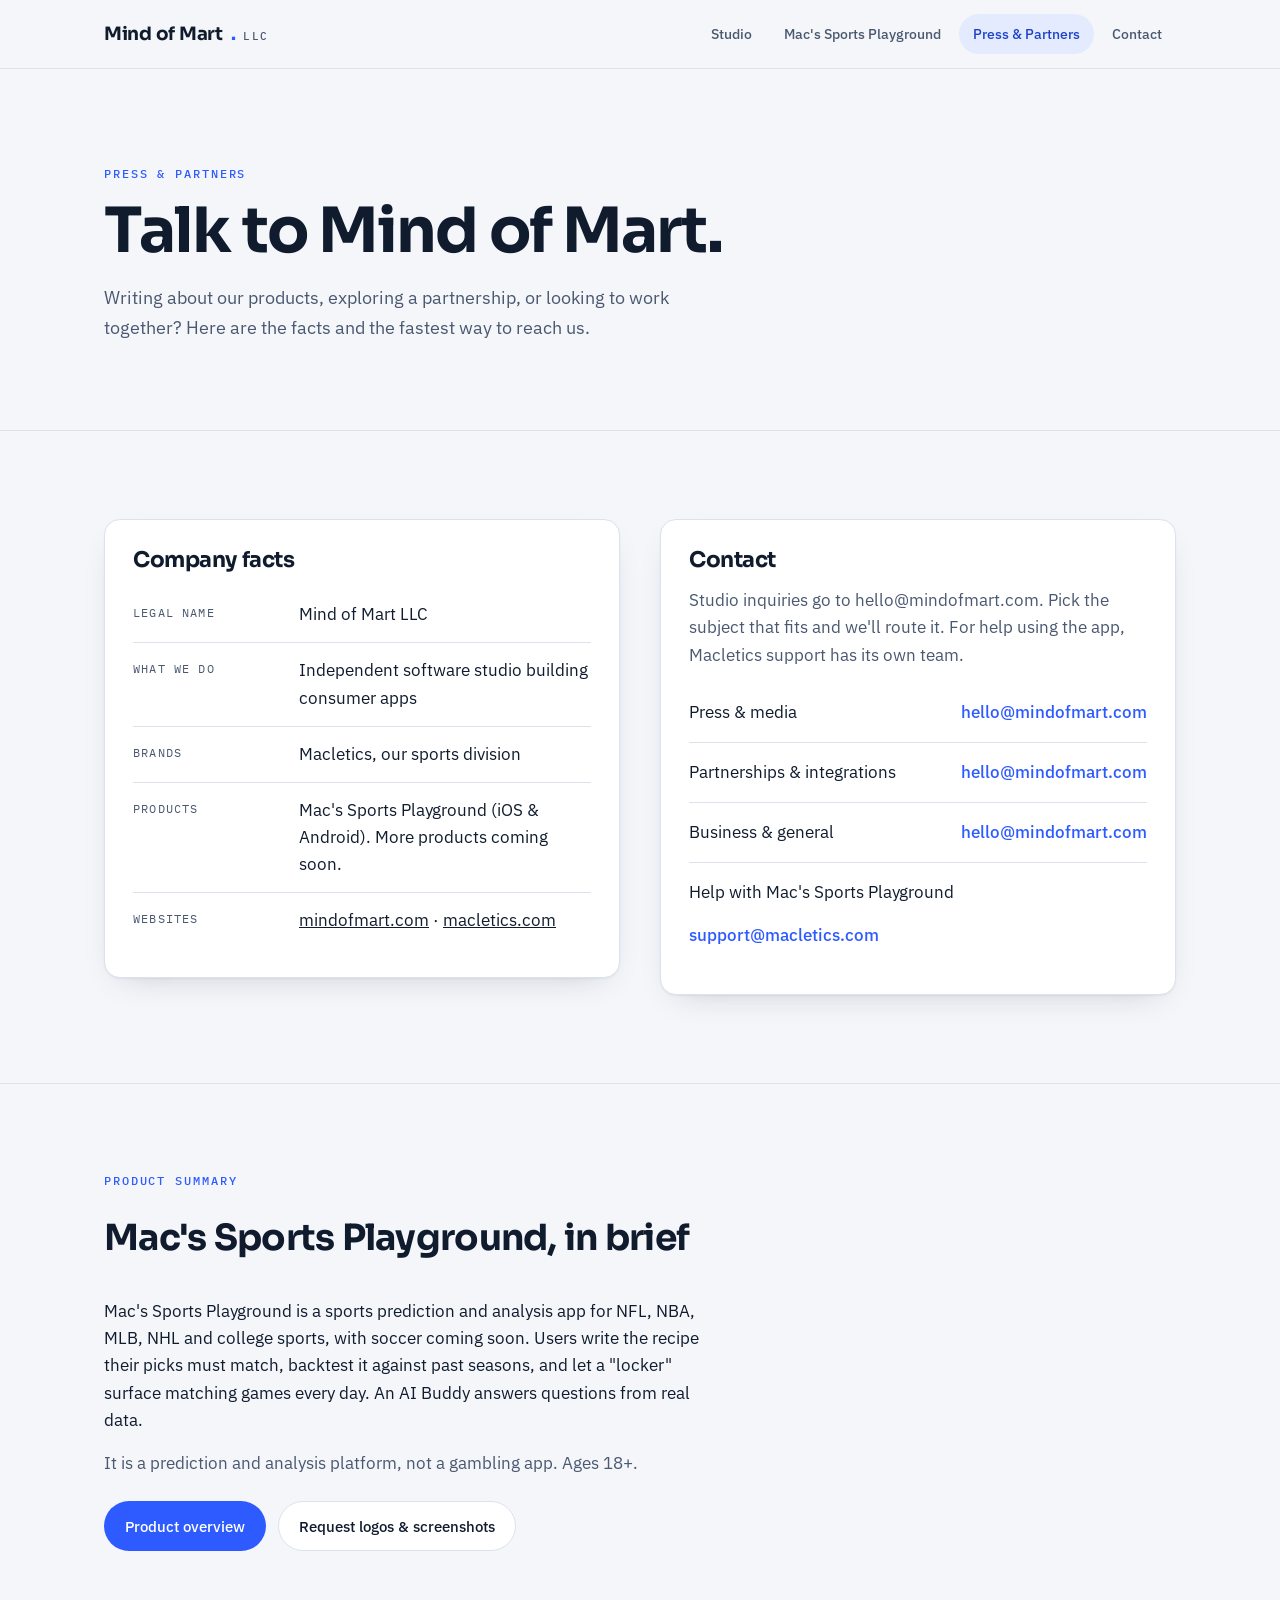
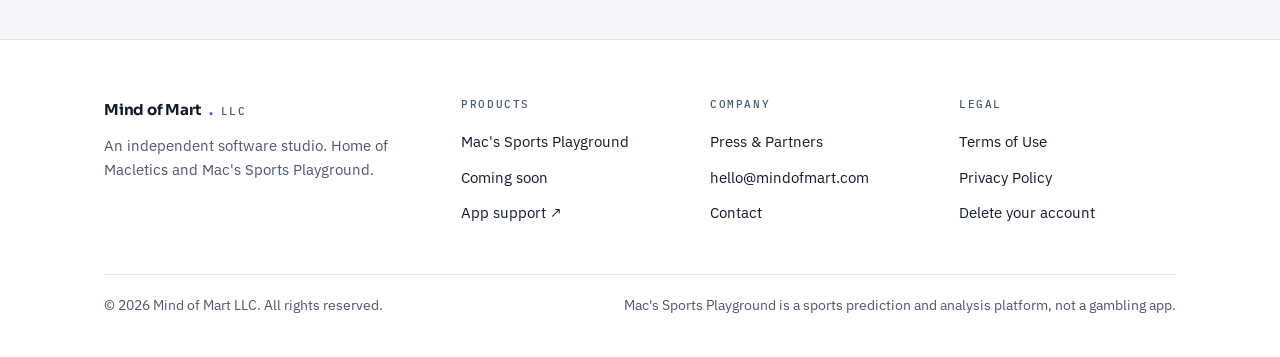
==== press/index.html @ fef6c5ad "Fix stretched screenshots; spell out emails in contact rows The phone screenshots kept their 1044px " ====
<!DOCTYPE html>
<html lang="en">
<head>
<meta charset="UTF-8">
<meta name="viewport" content="width=device-width, initial-scale=1.0">
<title>Press &amp; Partners — Mind of Mart LLC</title>
<meta name="description" content="Company facts, product details and contacts for press, partnership and business inquiries with Mind of Mart LLC.">
<link rel="canonical" href="https://mindofmart.com/press/">
<link rel="icon" href="/favicon.svg" type="image/svg+xml">
<link rel="preconnect" href="https://fonts.googleapis.com">
<link rel="preconnect" href="https://fonts.gstatic.com" crossorigin>
<link href="https://fonts.googleapis.com/css2?family=Sora:wght@500;600;700&family=IBM+Plex+Sans:wght@400;500&family=IBM+Plex+Mono:wght@400;500&display=swap" rel="stylesheet">
<link rel="stylesheet" href="/styles.css">
</head>
<body>

<header class="site-header">
  <div class="wrap">
    <a class="wordmark" href="/">Mind of Mart<span class="dot">.</span><span class="llc">LLC</span></a>
    <nav aria-label="Main">
      <ul class="tabs">
        <li><a href="/">Studio</a></li>
        <li><a href="/sports-playground/">Mac's Sports Playground</a></li>
        <li><a href="/press/" aria-current="page">Press &amp; Partners</a></li>
        <li><a href="/press/#contact">Contact</a></li>
      </ul>
    </nav>
  </div>
</header>

<main>

  <section class="hero" style="padding-bottom:56px">
    <div class="wrap" style="display:block">
      <p class="eyebrow">Press &amp; Partners</p>
      <h1 style="margin-bottom:20px">Talk to Mind of Mart.</h1>
      <p class="lede">Writing about our products, exploring a partnership, or looking to work together? Here are the facts and the fastest way to reach us.</p>
    </div>
  </section>

  <section>
    <div class="wrap split">
      <div class="card">
        <h2 style="font-size:1.35rem">Company facts</h2>
        <dl class="facts">
          <div><dt>Legal name</dt><dd>Mind of Mart LLC</dd></div>
          <div><dt>What we do</dt><dd>Independent software studio building consumer apps</dd></div>
          <div><dt>Brands</dt><dd>Macletics, our sports division</dd></div>
          <div><dt>Products</dt><dd>Mac's Sports Playground (iOS &amp; Android). More products coming soon.</dd></div>
          <div><dt>Websites</dt><dd><a class="inline" href="https://mindofmart.com/">mindofmart.com</a> · <a class="inline" href="https://macletics.com/">macletics.com</a></dd></div>
        </dl>
      </div>

      <div class="card" id="contact">
        <h2 style="font-size:1.35rem">Contact</h2>
        <p class="muted">Studio inquiries go to hello@mindofmart.com. Pick the subject that fits and we'll route it. For help using the app, Macletics support has its own team.</p>
        <ul class="contact-list">
          <li><span>Press &amp; media</span><a href="mailto:hello@mindofmart.com?subject=Press%20inquiry">hello@mindofmart.com</a></li>
          <li><span>Partnerships &amp; integrations</span><a href="mailto:hello@mindofmart.com?subject=Partnership%20inquiry">hello@mindofmart.com</a></li>
          <li><span>Business &amp; general</span><a href="mailto:hello@mindofmart.com?subject=Business%20inquiry">hello@mindofmart.com</a></li>
          <li><span>Help with Mac's Sports Playground</span><a href="mailto:support@macletics.com">support@macletics.com</a></li>
        </ul>
      </div>
    </div>
  </section>

  <section>
    <div class="wrap">
      <div class="section-head">
        <p class="eyebrow">Product summary</p>
        <h2>Mac's Sports Playground, in brief</h2>
      </div>
      <div class="measure" style="display:grid;gap:16px">
        <p>Mac's Sports Playground is a sports prediction and analysis app for NFL, NBA, MLB, NHL and college sports, with soccer coming soon. Users write the recipe their picks must match, backtest it against past seasons, and let a "locker" surface matching games every day. An AI Buddy answers questions from real data.</p>
        <p class="muted">It is a prediction and analysis platform, not a gambling app. Ages 18+.</p>
        <div class="actions" style="margin-top:8px">
          <a class="btn btn-primary" href="/sports-playground/">Product overview</a>
          <a class="btn btn-ghost" href="mailto:hello@mindofmart.com?subject=Press%20assets%20request">Request logos &amp; screenshots</a>
        </div>
      </div>
    </div>
  </section>

</main>

<footer class="site-footer">
  <div class="wrap">
    <div class="cols">
      <div class="about">
        <a class="wordmark" href="/">Mind of Mart<span class="dot">.</span><span class="llc">LLC</span></a>
        <p>An independent software studio. Home of Macletics and Mac's Sports Playground.</p>
      </div>
      <div>
        <h4>Products</h4>
        <ul>
          <li><a href="/sports-playground/">Mac's Sports Playground</a></li>
          <li><a href="/#lineup">Coming soon</a></li>
          <li><a href="https://macletics.com/support.html">App support ↗</a></li>
        </ul>
      </div>
      <div>
        <h4>Company</h4>
        <ul>
          <li><a href="/press/">Press &amp; Partners</a></li>
          <li><a href="mailto:hello@mindofmart.com">hello@mindofmart.com</a></li>
          <li><a href="/press/#contact">Contact</a></li>
        </ul>
      </div>
      <div>
        <h4>Legal</h4>
        <ul>
          <li><a href="https://macletics.com/terms">Terms of Use</a></li>
          <li><a href="https://macletics.com/privacy">Privacy Policy</a></li>
          <li><a href="https://macletics.com/delete-account.html">Delete your account</a></li>
        </ul>
      </div>
    </div>
    <div class="base">
      <span>© 2026 Mind of Mart LLC. All rights reserved.</span>
      <span>Mac's Sports Playground is a sports prediction and analysis platform, not a gambling app.</span>
    </div>
  </div>
</footer>

</body>
</html>
---- styles.css ----
/* Mind of Mart LLC — shared styles.
   Studio pages use the cobalt accent; the Mac's Sports Playground tab
   borrows the product's own navy + amber inside .product-panel only. */

:root {
  --paper: #F4F6FA;
  --surface: #FFFFFF;
  --ink: #101C2E;
  --ink-soft: #4A5870;
  --rule: #DCE2EC;
  --accent: #2E5BFF;
  --accent-deep: #1E42C8;
  --accent-wash: #E4EBFF;
  --navy: #0E1626;
  --navy-2: #16223A;
  --navy-line: #24324D;
  --navy-text: #F4F7FB;
  --navy-muted: #9DA9BF;
  --amber: #FFB302;
  --radius: 16px;
  --shadow: 0 1px 2px rgba(16, 28, 46, .05), 0 12px 32px -18px rgba(16, 28, 46, .25);
}
@media (prefers-color-scheme: dark) {
  :root:not([data-theme="light"]) {
    --paper: #0B1220;
    --surface: #121B2D;
    --ink: #EEF2F8;
    --ink-soft: #A3AFC4;
    --rule: #223049;
    --accent: #7C9BFF;
    --accent-deep: #A9BCFF;
    --accent-wash: #18244A;
    --shadow: 0 1px 2px rgba(0, 0, 0, .3), 0 12px 32px -18px rgba(0, 0, 0, .7);
  }
}
:root[data-theme="dark"] {
  --paper: #0B1220;
  --surface: #121B2D;
  --ink: #EEF2F8;
  --ink-soft: #A3AFC4;
  --rule: #223049;
  --accent: #7C9BFF;
  --accent-deep: #A9BCFF;
  --accent-wash: #18244A;
  --shadow: 0 1px 2px rgba(0, 0, 0, .3), 0 12px 32px -18px rgba(0, 0, 0, .7);
}

* { margin: 0; padding: 0; box-sizing: border-box; }
html { scroll-behavior: smooth; }
@media (prefers-reduced-motion: reduce) { html { scroll-behavior: auto; } * { transition: none !important; } }

body {
  background: var(--paper);
  color: var(--ink);
  font-family: "IBM Plex Sans", system-ui, sans-serif;
  font-size: 17px;
  line-height: 1.6;
  -webkit-font-smoothing: antialiased;
}
img { max-width: 100%; display: block; }
a { color: inherit; }
:focus-visible { outline: 3px solid var(--accent); outline-offset: 3px; border-radius: 4px; }

.wrap { max-width: 1120px; margin: 0 auto; padding: 0 24px; }
@media (max-width: 480px) { .wrap { padding: 0 16px; } }

/* ---------- Header + tabs ---------- */
.site-header {
  position: sticky; top: 0; z-index: 10;
  background: color-mix(in srgb, var(--paper) 88%, transparent);
  backdrop-filter: saturate(1.4) blur(10px);
  border-bottom: 1px solid var(--rule);
}
.site-header .wrap {
  display: flex; align-items: center; justify-content: space-between;
  gap: 20px; min-height: 68px; flex-wrap: wrap;
}
.wordmark {
  font-family: "Sora", sans-serif; font-weight: 700; font-size: 1.15rem;
  letter-spacing: -0.015em; text-decoration: none; color: var(--ink);
  display: inline-flex; align-items: baseline; gap: 8px;
}
.wordmark .dot { color: var(--accent); }
.wordmark .llc {
  font-family: "IBM Plex Mono", monospace; font-weight: 500; font-size: .68rem;
  letter-spacing: .12em; color: var(--ink-soft);
}
.tabs {
  display: flex; gap: 4px; list-style: none;
  overflow-x: auto; scrollbar-width: none; max-width: 100%;
}
.tabs::-webkit-scrollbar { display: none; }
.tabs a {
  display: block; white-space: nowrap; text-decoration: none;
  font-size: .9rem; font-weight: 500; color: var(--ink-soft);
  padding: 8px 14px; border-radius: 999px;
  transition: color .15s, background .15s;
}
.tabs a:hover { color: var(--ink); background: var(--accent-wash); }
.tabs a[aria-current="page"] { color: var(--accent-deep); background: var(--accent-wash); }
@media (max-width: 720px) {
  .site-header .wrap { padding-top: 12px; padding-bottom: 8px; min-height: 0; }
  .tabs { width: 100%; margin: 0 -6px; }
  .tabs a { padding: 8px 10px; font-size: .86rem; }
}

/* ---------- Type ---------- */
.eyebrow {
  font-family: "IBM Plex Mono", monospace; font-size: .74rem; font-weight: 500;
  letter-spacing: .16em; text-transform: uppercase; color: var(--accent);
  margin-bottom: 14px;
}
h1, h2, h3 { font-family: "Sora", sans-serif; text-wrap: balance; }
h1 { font-weight: 700; font-size: clamp(2.3rem, 5.4vw, 3.9rem); line-height: 1.05; letter-spacing: -0.03em; }
h2 { font-weight: 700; font-size: clamp(1.6rem, 3.2vw, 2.25rem); line-height: 1.15; letter-spacing: -0.02em; }
h3 { font-weight: 600; font-size: 1.12rem; line-height: 1.3; letter-spacing: -0.01em; }
.lede { font-size: 1.15rem; color: var(--ink-soft); max-width: 54ch; }
.muted { color: var(--ink-soft); }
.measure { max-width: 62ch; }

section { padding: 88px 0; }
section + section { border-top: 1px solid var(--rule); }
.section-head { display: grid; gap: 12px; margin-bottom: 40px; max-width: 680px; }

/* ---------- Buttons ---------- */
.btn {
  display: inline-flex; align-items: center; gap: 8px;
  font-weight: 500; font-size: .95rem; text-decoration: none;
  padding: 12px 20px; border-radius: 999px; border: 1px solid transparent;
  transition: background .15s, border-color .15s, color .15s;
}
.btn-primary { background: var(--accent); color: #fff; }
.btn-primary:hover { background: var(--accent-deep); }
:root[data-theme="dark"] .btn-primary, :root[data-theme="dark"] .btn-primary:hover { color: #0B1220; }
@media (prefers-color-scheme: dark) { :root:not([data-theme="light"]) .btn-primary { color: #0B1220; } }
.btn-ghost { border-color: var(--rule); color: var(--ink); background: var(--surface); }
.btn-ghost:hover { border-color: var(--accent); }
.actions { display: flex; flex-wrap: wrap; gap: 12px; }

/* ---------- Home hero ---------- */
.hero { padding: 96px 0 80px; }
.hero .wrap { display: grid; grid-template-columns: 1.25fr 1fr; gap: 56px; align-items: end; }
.hero h1 { margin-bottom: 22px; }
.hero .lede { margin-bottom: 32px; }
.lineup-index {
  background: var(--surface); border: 1px solid var(--rule); border-radius: var(--radius);
  box-shadow: var(--shadow); padding: 8px 0;
}
.lineup-index .label {
  font-family: "IBM Plex Mono", monospace; font-size: .7rem; letter-spacing: .14em;
  text-transform: uppercase; color: var(--ink-soft); padding: 14px 22px 10px;
}
.lineup-index a, .lineup-index .row {
  display: flex; justify-content: space-between; align-items: center; gap: 16px;
  padding: 16px 22px; border-top: 1px solid var(--rule); text-decoration: none;
}
.lineup-index a:hover .name { color: var(--accent); }
.lineup-index .name { font-family: "Sora", sans-serif; font-weight: 600; transition: color .15s; }
.lineup-index .sub { font-size: .86rem; color: var(--ink-soft); }
@media (max-width: 860px) { .hero .wrap { grid-template-columns: 1fr; gap: 40px; } .hero { padding: 64px 0 56px; } }

/* ---------- Status chips ---------- */
.chip {
  font-family: "IBM Plex Mono", monospace; font-size: .68rem; font-weight: 500;
  letter-spacing: .08em; text-transform: uppercase; white-space: nowrap;
  padding: 5px 10px; border-radius: 999px; border: 1px solid var(--rule); color: var(--ink-soft);
}
.chip.live { color: #0F7A4F; border-color: color-mix(in srgb, #35D08E 55%, transparent); background: color-mix(in srgb, #35D08E 14%, transparent); }
@media (prefers-color-scheme: dark) { :root:not([data-theme="light"]) .chip.live { color: #6FE3B0; } }
:root[data-theme="dark"] .chip.live { color: #6FE3B0; }

/* ---------- Product line-up ---------- */
.lineup { display: grid; grid-template-columns: repeat(3, 1fr); gap: 20px; }
.lineup .featured { grid-column: span 3; }
@media (max-width: 860px) { .lineup { grid-template-columns: 1fr; } .lineup .featured { grid-column: auto; } }

.product-panel {
  background: var(--navy); color: var(--navy-text); border-radius: 22px; overflow: hidden;
  display: grid; grid-template-columns: 1.2fr 1fr; gap: 32px; padding: 48px;
  position: relative; isolation: isolate;
}
.product-panel::before {
  content: ""; position: absolute; inset: 0; z-index: -1;
  background-image:
    linear-gradient(rgba(255,255,255,.035) 1px, transparent 1px),
    linear-gradient(90deg, rgba(255,255,255,.035) 1px, transparent 1px);
  background-size: 32px 32px;
}
.product-panel .eyebrow { color: var(--amber); }
.product-panel h2, .product-panel h3 { color: var(--navy-text); }
.product-panel p { color: var(--navy-muted); }
.product-panel .chip { border-color: var(--navy-line); color: var(--navy-muted); }
.product-panel .copy { display: grid; gap: 18px; align-content: center; }
.product-panel .btn-amber { background: var(--amber); color: var(--navy); }
.product-panel .btn-amber:hover { background: #FFC433; }
.product-panel .btn-line { border-color: var(--navy-line); color: var(--navy-text); }
.product-panel .btn-line:hover { border-color: var(--amber); }
.product-panel .shots { display: flex; gap: 16px; justify-content: center; align-items: flex-end; }
.product-panel .shots .phone:nth-child(2) { transform: translateY(-28px); }
@media (max-width: 860px) {
  .product-panel { grid-template-columns: 1fr; padding: 32px 22px; }
  .product-panel .shots .phone:nth-child(2) { transform: none; }
}

.phone {
  width: 100%; max-width: 210px; border-radius: 28px; padding: 8px;
  background: linear-gradient(160deg, #2A3A5C, #121B2E);
  box-shadow: 0 30px 60px -28px rgba(0,0,0,.8), 0 0 0 1px rgba(255,255,255,.07) inset;
}
.phone img { width: 100%; height: auto; border-radius: 21px; aspect-ratio: 600 / 1044; object-fit: cover; object-position: top; }
.phone.lg { max-width: 290px; border-radius: 34px; padding: 10px; }
.phone.lg img { border-radius: 25px; }

.soon-card {
  background: var(--surface); border: 1px dashed color-mix(in srgb, var(--ink-soft) 45%, transparent);
  border-radius: var(--radius); padding: 28px; display: grid; gap: 12px; align-content: start;
  min-height: 210px;
}
.soon-card .glyph {
  width: 44px; height: 44px; border-radius: 12px; background: var(--accent-wash);
  display: grid; place-items: center; color: var(--accent);
}
.soon-card p { color: var(--ink-soft); font-size: .95rem; }

/* ---------- Principles ---------- */
.principles { display: grid; grid-template-columns: repeat(3, 1fr); gap: 36px; }
.principles > div { display: grid; gap: 10px; align-content: start; border-top: 2px solid var(--ink); padding-top: 20px; }
.principles p { color: var(--ink-soft); }
@media (max-width: 860px) { .principles { grid-template-columns: 1fr; gap: 28px; } }

/* ---------- Press / contact ---------- */
.split { display: grid; grid-template-columns: 1fr 1fr; gap: 40px; align-items: start; }
@media (max-width: 860px) { .split { grid-template-columns: 1fr; } }
.card {
  background: var(--surface); border: 1px solid var(--rule); border-radius: var(--radius);
  padding: 28px; box-shadow: var(--shadow); display: grid; gap: 14px;
}
.facts { display: grid; gap: 0; }
.facts div { display: grid; grid-template-columns: 150px 1fr; gap: 16px; padding: 14px 0; border-top: 1px solid var(--rule); }
.facts div:first-child { border-top: 0; }
.facts dt { font-family: "IBM Plex Mono", monospace; font-size: .74rem; letter-spacing: .1em; text-transform: uppercase; color: var(--ink-soft); padding-top: 3px; }
@media (max-width: 480px) { .facts div { grid-template-columns: 1fr; gap: 2px; } }
.contact-list { list-style: none; display: grid; gap: 0; }
.contact-list li { display: flex; justify-content: space-between; align-items: center; gap: 16px; padding: 16px 0; border-top: 1px solid var(--rule); flex-wrap: wrap; }
.contact-list li:first-child { border-top: 0; }
.contact-list a { color: var(--accent); font-weight: 500; text-decoration: none; overflow-wrap: anywhere; }
.contact-list a:hover { text-decoration: underline; }

/* ---------- Product page ---------- */
.product-hero { background: var(--navy); color: var(--navy-text); padding: 80px 0; position: relative; isolation: isolate; }
.product-hero::before {
  content: ""; position: absolute; inset: 0; z-index: -1;
  background-image:
    linear-gradient(rgba(255,255,255,.035) 1px, transparent 1px),
    linear-gradient(90deg, rgba(255,255,255,.035) 1px, transparent 1px);
  background-size: 32px 32px;
}
.product-hero .wrap { display: grid; grid-template-columns: 1.3fr 1fr; gap: 48px; align-items: center; }
.product-hero .eyebrow { color: var(--amber); }
.product-hero h1 { margin-bottom: 20px; }
.product-hero h1 .accent { color: var(--amber); }
.product-hero .lede { color: var(--navy-muted); margin-bottom: 28px; }
.product-hero .meta { font-size: .88rem; color: var(--navy-muted); margin-top: 18px; }
@media (max-width: 860px) { .product-hero .wrap { grid-template-columns: 1fr; } .product-hero { padding: 56px 0; } }

.store-row { display: flex; gap: 12px; flex-wrap: wrap; }
.store-btn {
  display: inline-flex; align-items: center; gap: 10px; text-decoration: none;
  padding: 10px 18px; border-radius: 12px; border: 1px solid var(--navy-line);
  background: var(--navy-2); color: var(--navy-text); min-width: 190px;
}
.store-btn svg { width: 22px; height: 22px; flex: none; }
.store-btn .small { display: block; font-size: .68rem; color: var(--navy-muted); line-height: 1.2; }
.store-btn .big { display: block; font-family: "Sora", sans-serif; font-weight: 600; font-size: 1rem; line-height: 1.2; }
.store-btn[aria-disabled="true"] { cursor: default; }
a.store-btn:not([aria-disabled="true"]):hover { border-color: var(--amber); }

.stats { display: grid; grid-template-columns: repeat(4, 1fr); gap: 0; border: 1px solid var(--rule); border-radius: var(--radius); background: var(--surface); }
.stats div { padding: 26px 24px; border-left: 1px solid var(--rule); }
.stats div:first-child { border-left: 0; }
.stats strong { display: block; font-family: "Sora", sans-serif; font-size: 2rem; font-weight: 700; letter-spacing: -0.02em; font-variant-numeric: tabular-nums; }
.stats span { color: var(--ink-soft); font-size: .92rem; }
@media (max-width: 760px) {
  .stats { grid-template-columns: 1fr 1fr; }
  .stats div:nth-child(3) { border-left: 0; }
  .stats div:nth-child(n+3) { border-top: 1px solid var(--rule); }
}

.feature-row { display: grid; grid-template-columns: 1fr 260px; gap: 56px; align-items: center; padding: 48px 0; border-top: 1px solid var(--rule); }
.feature-row:first-of-type { border-top: 0; padding-top: 0; }
.feature-row.flip { grid-template-columns: 260px 1fr; }
.feature-row.flip .phone { order: -1; }
.feature-row .copy { display: grid; gap: 14px; }
.feature-row .copy p { color: var(--ink-soft); }
.feature-row ul { list-style: none; display: grid; gap: 8px; }
.feature-row li { padding-left: 24px; position: relative; }
.feature-row li::before { content: ""; position: absolute; left: 0; top: .62em; width: 12px; height: 2px; background: var(--accent); }
.feature-row .phone { max-width: 240px; justify-self: center; }
@media (max-width: 760px) {
  .feature-row, .feature-row.flip { grid-template-columns: 1fr; gap: 28px; }
  .feature-row.flip .phone { order: 0; }
}

.levels { display: grid; grid-template-columns: repeat(4, 1fr); gap: 16px; }
.levels .card { padding: 22px; gap: 6px; box-shadow: none; }
.levels .card p { color: var(--ink-soft); font-size: .92rem; }
@media (max-width: 860px) { .levels { grid-template-columns: 1fr 1fr; } }
@media (max-width: 480px) { .levels { grid-template-columns: 1fr; } }

.notice { font-size: .9rem; color: var(--ink-soft); border-left: 3px solid var(--accent); padding: 4px 0 4px 16px; max-width: 70ch; }

/* ---------- Footer ---------- */
.site-footer { border-top: 1px solid var(--rule); padding: 56px 0 40px; background: var(--surface); }
.site-footer .cols { display: grid; grid-template-columns: 1.5fr repeat(3, 1fr); gap: 32px; }
.site-footer h4 { font-family: "IBM Plex Mono", monospace; font-size: .7rem; font-weight: 500; letter-spacing: .14em; text-transform: uppercase; color: var(--ink-soft); margin-bottom: 14px; }
.site-footer ul { list-style: none; display: grid; gap: 8px; }
.site-footer a { text-decoration: none; color: var(--ink); font-size: .94rem; }
.site-footer a:hover { color: var(--accent); }
.site-footer .about p { color: var(--ink-soft); font-size: .94rem; max-width: 36ch; margin-top: 10px; }
.site-footer .base { margin-top: 48px; padding-top: 20px; border-top: 1px solid var(--rule); display: flex; justify-content: space-between; gap: 16px; flex-wrap: wrap; font-size: .85rem; color: var(--ink-soft); }
@media (max-width: 760px) { .site-footer .cols { grid-template-columns: 1fr 1fr; } .site-footer .about { grid-column: 1 / -1; } }
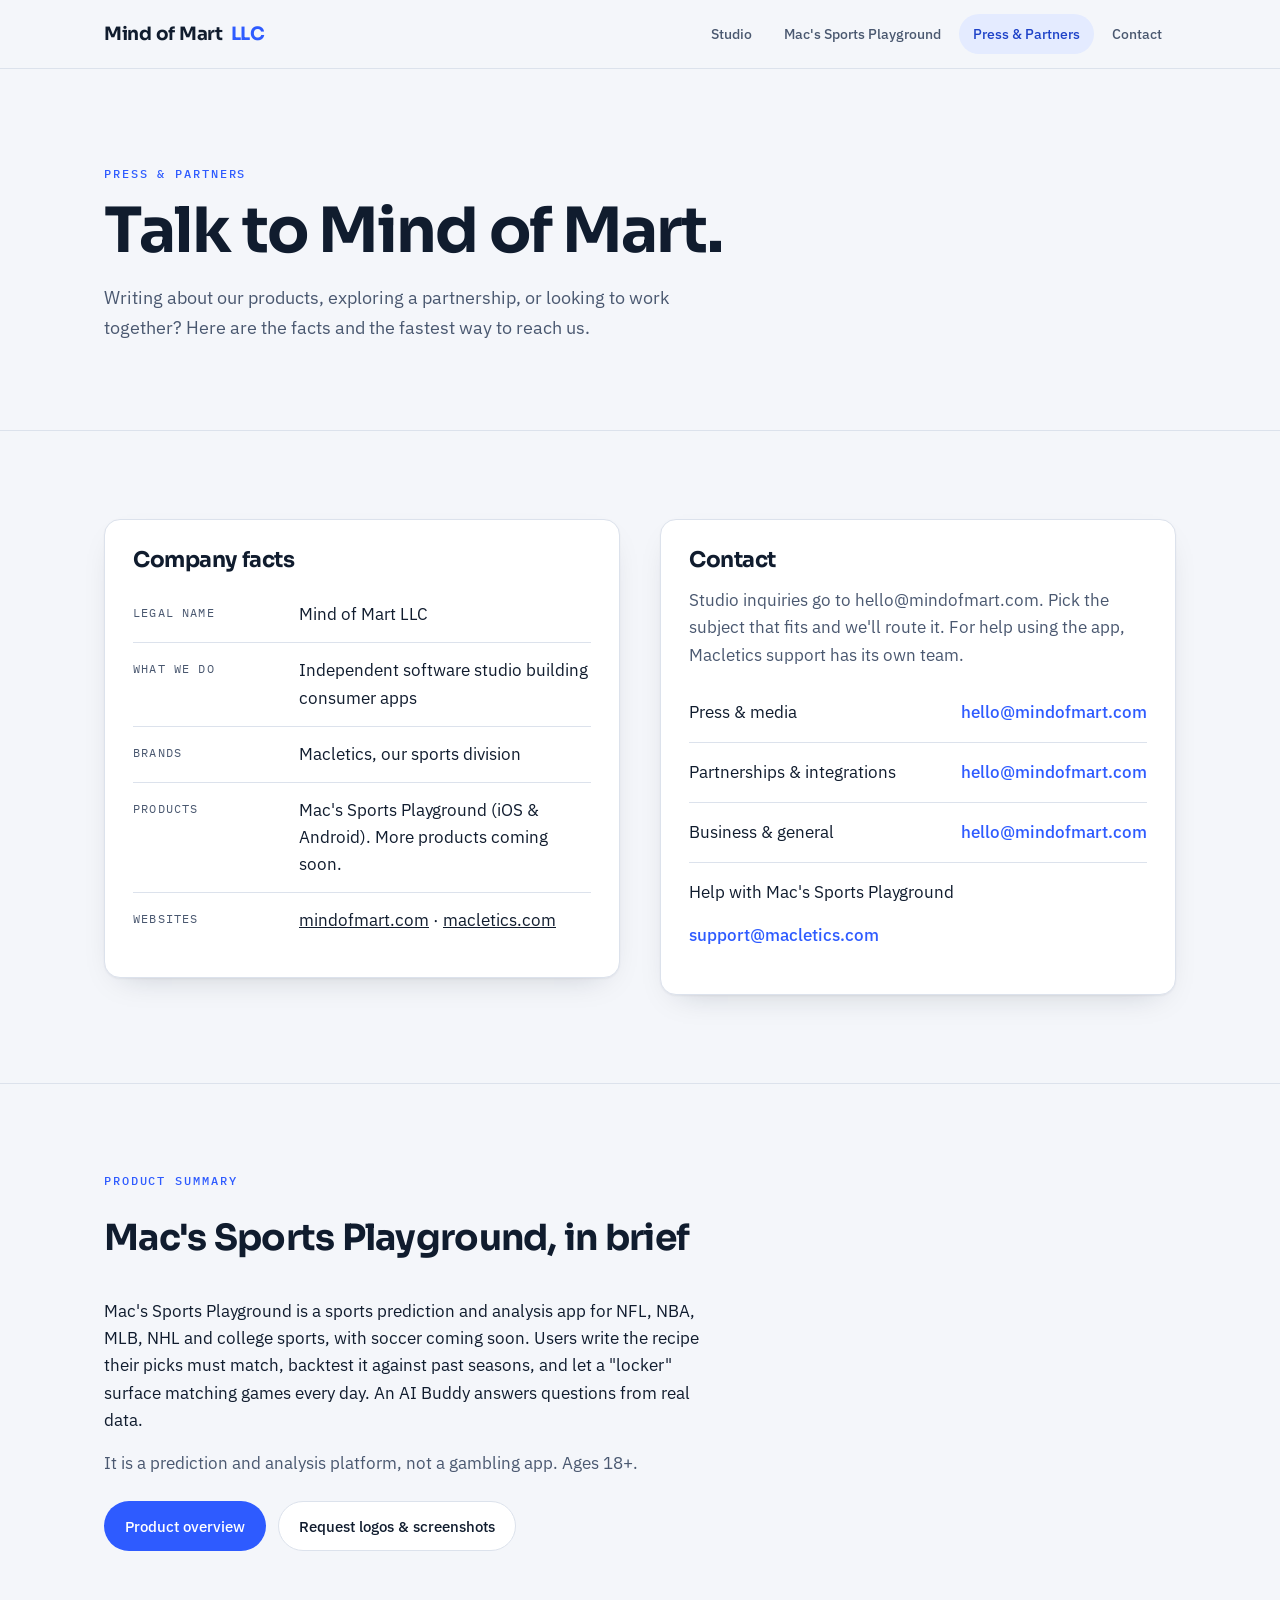
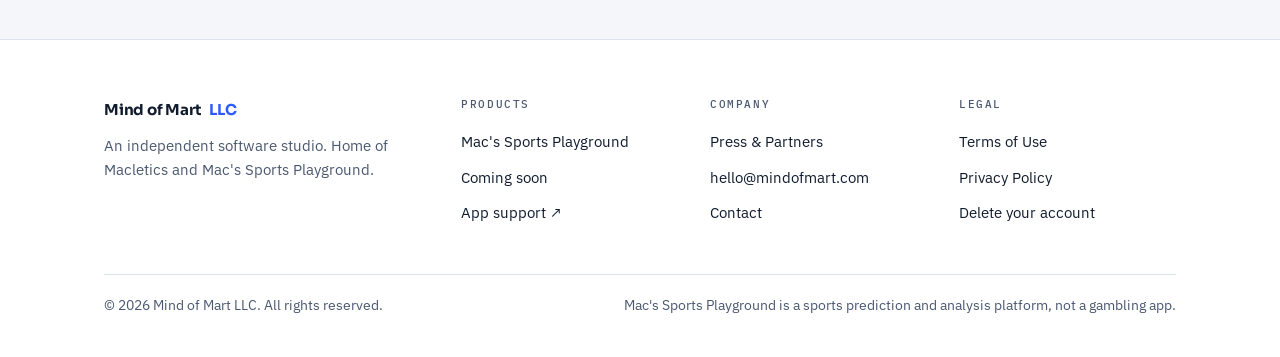
==== commit 2fbf324b: "Wordmark reads 'Mind of Mart LLC' as one name (drop the dot) Co-Authored-By: Claude Opus 5.5 <norepl" ====
--- a/press/index.html
+++ b/press/index.html
@@ -16,7 +16,7 @@
 
 <header class="site-header">
   <div class="wrap">
-    <a class="wordmark" href="/">Mind of Mart<span class="dot">.</span><span class="llc">LLC</span></a>
+    <a class="wordmark" href="/">Mind of Mart <span class="llc">LLC</span></a>
     <nav aria-label="Main">
       <ul class="tabs">
         <li><a href="/">Studio</a></li>
@@ -87,7 +87,7 @@
   <div class="wrap">
     <div class="cols">
       <div class="about">
-        <a class="wordmark" href="/">Mind of Mart<span class="dot">.</span><span class="llc">LLC</span></a>
+        <a class="wordmark" href="/">Mind of Mart <span class="llc">LLC</span></a>
         <p>An independent software studio. Home of Macletics and Mac's Sports Playground.</p>
       </div>
       <div>
--- a/styles.css
+++ b/styles.css
@@ -82,8 +82,8 @@
 }
 .wordmark .dot { color: var(--accent); }
 .wordmark .llc {
-  font-family: "IBM Plex Mono", monospace; font-weight: 500; font-size: .68rem;
-  letter-spacing: .12em; color: var(--ink-soft);
+  font-family: "Sora", sans-serif; font-weight: 700; font-size: inherit;
+  letter-spacing: inherit; color: var(--accent);
 }
 .tabs {
   display: flex; gap: 4px; list-style: none;
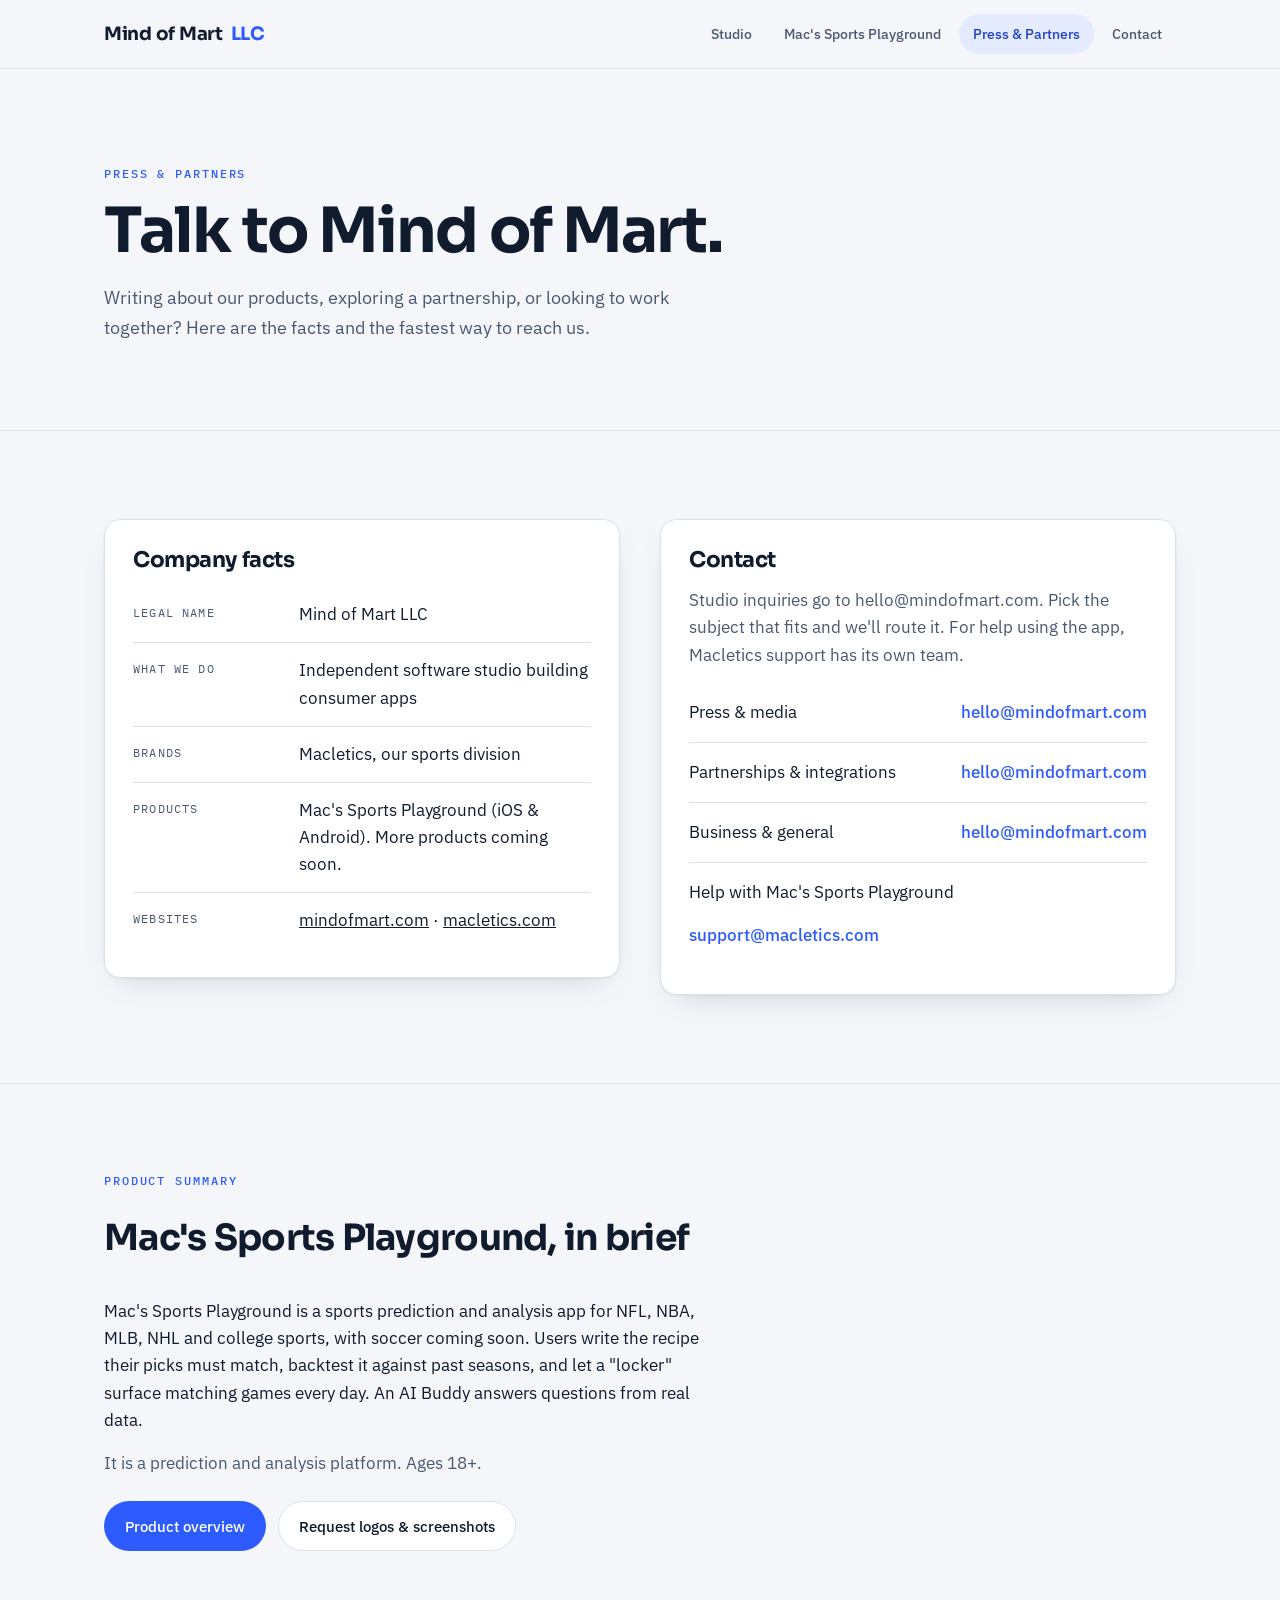
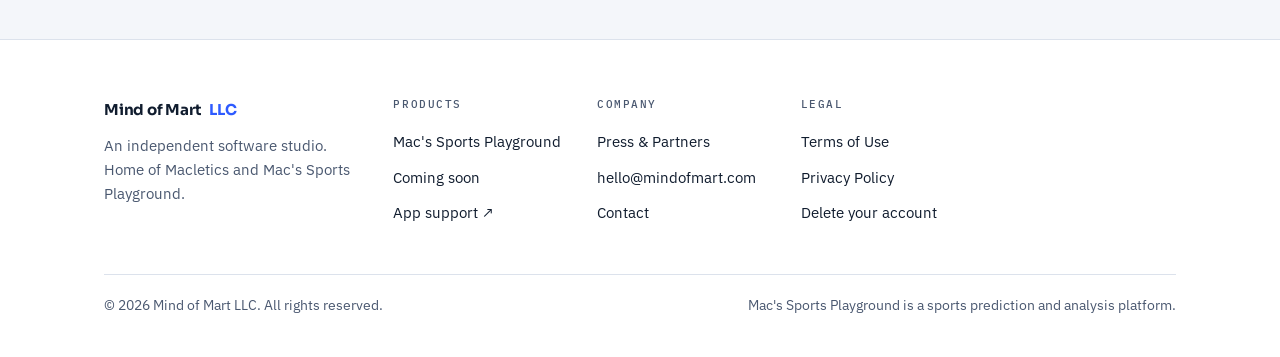
==== commit 9d06c765: "copy: drop 'not a gambling app' from the site (do not classify the product externally) Co-Authored-B" ====
--- a/press/index.html
+++ b/press/index.html
@@ -72,7 +72,7 @@
       </div>
       <div class="measure" style="display:grid;gap:16px">
         <p>Mac's Sports Playground is a sports prediction and analysis app for NFL, NBA, MLB, NHL and college sports, with soccer coming soon. Users write the recipe their picks must match, backtest it against past seasons, and let a "locker" surface matching games every day. An AI Buddy answers questions from real data.</p>
-        <p class="muted">It is a prediction and analysis platform, not a gambling app. Ages 18+.</p>
+        <p class="muted">It is a prediction and analysis platform. Ages 18+.</p>
         <div class="actions" style="margin-top:8px">
           <a class="btn btn-primary" href="/sports-playground/">Product overview</a>
           <a class="btn btn-ghost" href="mailto:hello@mindofmart.com?subject=Press%20assets%20request">Request logos &amp; screenshots</a>
@@ -117,7 +117,7 @@
     </div>
     <div class="base">
       <span>© 2026 Mind of Mart LLC. All rights reserved.</span>
-      <span>Mac's Sports Playground is a sports prediction and analysis platform, not a gambling app.</span>
+      <span>Mac's Sports Playground is a sports prediction and analysis platform.</span>
     </div>
   </div>
 </footer>
--- a/styles.css
+++ b/styles.css
@@ -311,7 +311,7 @@
 
 /* ---------- Footer ---------- */
 .site-footer { border-top: 1px solid var(--rule); padding: 56px 0 40px; background: var(--surface); }
-.site-footer .cols { display: grid; grid-template-columns: 1.5fr repeat(3, 1fr); gap: 32px; }
+.site-footer .cols { display: grid; grid-template-columns: 1.5fr repeat(4, 1fr); gap: 32px; }
 .site-footer h4 { font-family: "IBM Plex Mono", monospace; font-size: .7rem; font-weight: 500; letter-spacing: .14em; text-transform: uppercase; color: var(--ink-soft); margin-bottom: 14px; }
 .site-footer ul { list-style: none; display: grid; gap: 8px; }
 .site-footer a { text-decoration: none; color: var(--ink); font-size: .94rem; }
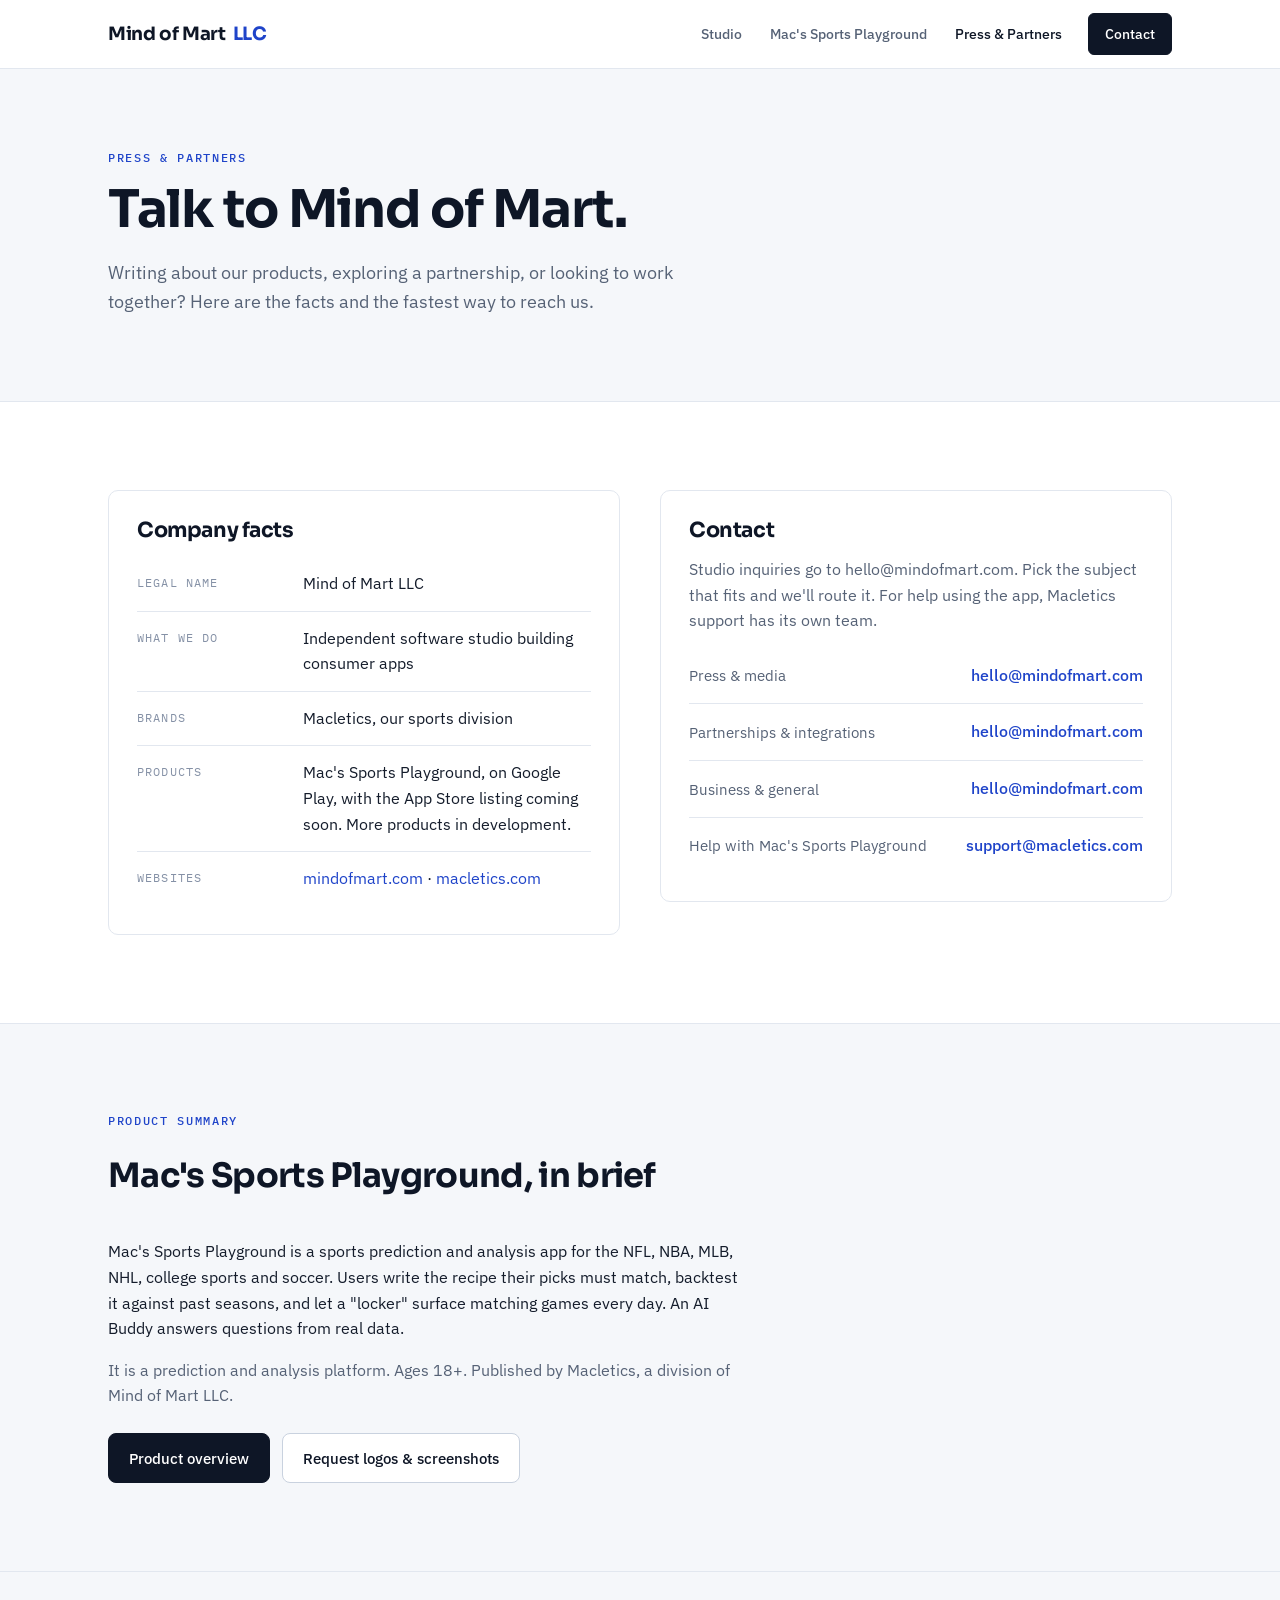
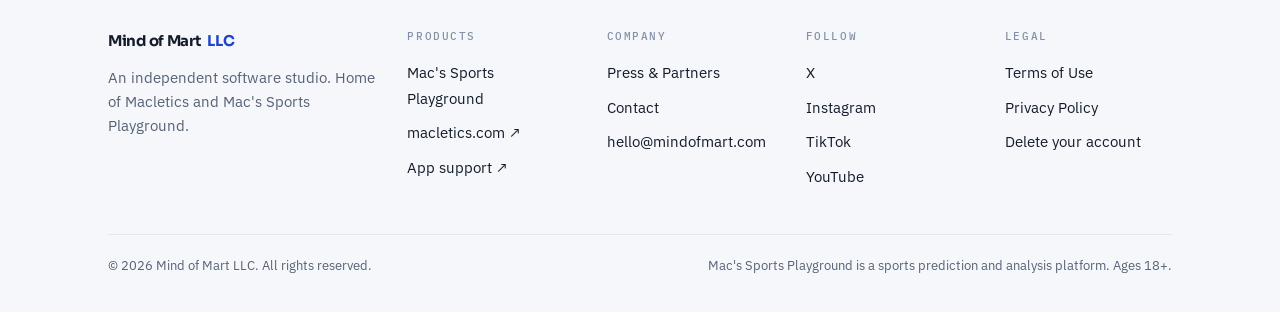
==== commit bf412f27: "Redesign: corporate look, single source of truth for product facts Visual redesign of mindofmart.com" ====
--- a/press/index.html
+++ b/press/index.html
@@ -5,11 +5,15 @@
 <meta name="viewport" content="width=device-width, initial-scale=1.0">
 <title>Press &amp; Partners — Mind of Mart LLC</title>
 <meta name="description" content="Company facts, product details and contacts for press, partnership and business inquiries with Mind of Mart LLC.">
+<meta property="og:title" content="Press &amp; Partners — Mind of Mart LLC">
+<meta property="og:description" content="Company facts, product details and the right contact for media, partnership and business inquiries.">
+<meta property="og:type" content="website">
+<meta property="og:url" content="https://mindofmart.com/press/">
 <link rel="canonical" href="https://mindofmart.com/press/">
 <link rel="icon" href="/favicon.svg" type="image/svg+xml">
 <link rel="preconnect" href="https://fonts.googleapis.com">
 <link rel="preconnect" href="https://fonts.gstatic.com" crossorigin>
-<link href="https://fonts.googleapis.com/css2?family=Sora:wght@500;600;700&family=IBM+Plex+Sans:wght@400;500&family=IBM+Plex+Mono:wght@400;500&display=swap" rel="stylesheet">
+<link href="https://fonts.googleapis.com/css2?family=Sora:wght@600;700&family=IBM+Plex+Sans:wght@400;500;600&family=IBM+Plex+Mono:wght@400;500&display=swap" rel="stylesheet">
 <link rel="stylesheet" href="/styles.css">
 </head>
 <body>
@@ -17,21 +21,20 @@
 <header class="site-header">
   <div class="wrap">
     <a class="wordmark" href="/">Mind of Mart <span class="llc">LLC</span></a>
-    <nav aria-label="Main">
-      <ul class="tabs">
-        <li><a href="/">Studio</a></li>
-        <li><a href="/sports-playground/">Mac's Sports Playground</a></li>
-        <li><a href="/press/" aria-current="page">Press &amp; Partners</a></li>
-        <li><a href="/press/#contact">Contact</a></li>
-      </ul>
+    <button class="nav-toggle" type="button" aria-expanded="false" aria-controls="site-nav">Menu</button>
+    <nav class="site-nav" id="site-nav" aria-label="Main">
+      <a href="/">Studio</a>
+      <a href="/sports-playground/">Mac's Sports Playground</a>
+      <a href="/press/" aria-current="page">Press &amp; Partners</a>
+      <a class="btn btn-primary" href="#contact">Contact</a>
     </nav>
   </div>
 </header>
 
 <main>
 
-  <section class="hero" style="padding-bottom:56px">
-    <div class="wrap" style="display:block">
+  <section class="hero plain">
+    <div class="wrap">
       <p class="eyebrow">Press &amp; Partners</p>
       <h1 style="margin-bottom:20px">Talk to Mind of Mart.</h1>
       <p class="lede">Writing about our products, exploring a partnership, or looking to work together? Here are the facts and the fastest way to reach us.</p>
@@ -41,18 +44,18 @@
   <section>
     <div class="wrap split">
       <div class="card">
-        <h2 style="font-size:1.35rem">Company facts</h2>
+        <h2>Company facts</h2>
         <dl class="facts">
           <div><dt>Legal name</dt><dd>Mind of Mart LLC</dd></div>
           <div><dt>What we do</dt><dd>Independent software studio building consumer apps</dd></div>
           <div><dt>Brands</dt><dd>Macletics, our sports division</dd></div>
-          <div><dt>Products</dt><dd>Mac's Sports Playground (iOS &amp; Android). More products coming soon.</dd></div>
-          <div><dt>Websites</dt><dd><a class="inline" href="https://mindofmart.com/">mindofmart.com</a> · <a class="inline" href="https://macletics.com/">macletics.com</a></dd></div>
+          <div><dt>Products</dt><dd>Mac's Sports Playground, on Google Play, with the App Store listing coming soon. More products in development.</dd></div>
+          <div><dt>Websites</dt><dd><a href="https://mindofmart.com/">mindofmart.com</a> · <a href="https://macletics.com/">macletics.com</a></dd></div>
         </dl>
       </div>
 
       <div class="card" id="contact">
-        <h2 style="font-size:1.35rem">Contact</h2>
+        <h2>Contact</h2>
         <p class="muted">Studio inquiries go to hello@mindofmart.com. Pick the subject that fits and we'll route it. For help using the app, Macletics support has its own team.</p>
         <ul class="contact-list">
           <li><span>Press &amp; media</span><a href="mailto:hello@mindofmart.com?subject=Press%20inquiry">hello@mindofmart.com</a></li>
@@ -64,15 +67,15 @@
     </div>
   </section>
 
-  <section>
+  <section class="soft rule-top">
     <div class="wrap">
       <div class="section-head">
         <p class="eyebrow">Product summary</p>
         <h2>Mac's Sports Playground, in brief</h2>
       </div>
       <div class="measure" style="display:grid;gap:16px">
-        <p>Mac's Sports Playground is a sports prediction and analysis app for NFL, NBA, MLB, NHL and college sports, with soccer coming soon. Users write the recipe their picks must match, backtest it against past seasons, and let a "locker" surface matching games every day. An AI Buddy answers questions from real data.</p>
-        <p class="muted">It is a prediction and analysis platform. Ages 18+.</p>
+        <p>Mac's Sports Playground is a sports prediction and analysis app for the NFL, NBA, MLB, NHL, college sports and soccer. Users write the recipe their picks must match, backtest it against past seasons, and let a "locker" surface matching games every day. An AI Buddy answers questions from real data.</p>
+        <p class="muted">It is a prediction and analysis platform. Ages 18+. Published by Macletics, a division of Mind of Mart LLC.</p>
         <div class="actions" style="margin-top:8px">
           <a class="btn btn-primary" href="/sports-playground/">Product overview</a>
           <a class="btn btn-ghost" href="mailto:hello@mindofmart.com?subject=Press%20assets%20request">Request logos &amp; screenshots</a>
@@ -94,7 +97,7 @@
         <h4>Products</h4>
         <ul>
           <li><a href="/sports-playground/">Mac's Sports Playground</a></li>
-          <li><a href="/#lineup">Coming soon</a></li>
+          <li><a href="https://macletics.com/">macletics.com ↗</a></li>
           <li><a href="https://macletics.com/support.html">App support ↗</a></li>
         </ul>
       </div>
@@ -102,8 +105,17 @@
         <h4>Company</h4>
         <ul>
           <li><a href="/press/">Press &amp; Partners</a></li>
+          <li><a href="/press/#contact">Contact</a></li>
           <li><a href="mailto:hello@mindofmart.com">hello@mindofmart.com</a></li>
-          <li><a href="/press/#contact">Contact</a></li>
+        </ul>
+      </div>
+      <div>
+        <h4>Follow</h4>
+        <ul>
+          <li><a href="https://x.com/MacSportsPlay" rel="noopener">X</a></li>
+          <li><a href="https://instagram.com/macssportsplayground" rel="noopener">Instagram</a></li>
+          <li><a href="https://tiktok.com/@macssportsplayground" rel="noopener">TikTok</a></li>
+          <li><a href="https://www.youtube.com/@MacsSportsPlayground" rel="noopener">YouTube</a></li>
         </ul>
       </div>
       <div>
@@ -117,10 +129,21 @@
     </div>
     <div class="base">
       <span>© 2026 Mind of Mart LLC. All rights reserved.</span>
-      <span>Mac's Sports Playground is a sports prediction and analysis platform.</span>
+      <span>Mac's Sports Playground is a sports prediction and analysis platform. Ages 18+.</span>
     </div>
   </div>
 </footer>
 
+<script>
+  (function () {
+    var t = document.querySelector('.nav-toggle'), n = document.getElementById('site-nav');
+    if (!t || !n) return;
+    t.addEventListener('click', function () {
+      var open = n.classList.toggle('open');
+      t.setAttribute('aria-expanded', open ? 'true' : 'false');
+    });
+  })();
+</script>
+
 </body>
 </html>
--- a/styles.css
+++ b/styles.css
@@ -1,321 +1,279 @@
-/* Mind of Mart LLC — shared styles.
-   Studio pages use the cobalt accent; the Mac's Sports Playground tab
-   borrows the product's own navy + amber inside .product-panel only. */
+/* Mind of Mart LLC — shared styles (mindofmart.com)
+   Corporate, light. Studio pages use the cobalt accent; the Mac's Sports
+   Playground panel borrows the product's own navy + amber. Same type and
+   component language as macletics.com so the two sites read as one company. */
 
 :root {
-  --paper: #F4F6FA;
-  --surface: #FFFFFF;
-  --ink: #101C2E;
-  --ink-soft: #4A5870;
-  --rule: #DCE2EC;
+  --bg: #FFFFFF;
+  --bg-soft: #F5F7FA;
+  --ink: #141C2B;
+  --ink-soft: #566276;
+  --ink-faint: #8591A6;
+  --rule: #E2E7EF;
+  --rule-strong: #C9D2DF;
   --accent: #2E5BFF;
   --accent-deep: #1E42C8;
-  --accent-wash: #E4EBFF;
+  --accent-text: #1F44C9;
+  --accent-wash: #EAF0FF;
   --navy: #0E1626;
   --navy-2: #16223A;
-  --navy-line: #24324D;
-  --navy-text: #F4F7FB;
-  --navy-muted: #9DA9BF;
+  --navy-3: #1B2945;
+  --navy-line: #27354F;
+  --navy-muted: #A7B2C6;
   --amber: #FFB302;
-  --radius: 16px;
-  --shadow: 0 1px 2px rgba(16, 28, 46, .05), 0 12px 32px -18px rgba(16, 28, 46, .25);
-}
-@media (prefers-color-scheme: dark) {
-  :root:not([data-theme="light"]) {
-    --paper: #0B1220;
-    --surface: #121B2D;
-    --ink: #EEF2F8;
-    --ink-soft: #A3AFC4;
-    --rule: #223049;
-    --accent: #7C9BFF;
-    --accent-deep: #A9BCFF;
-    --accent-wash: #18244A;
-    --shadow: 0 1px 2px rgba(0, 0, 0, .3), 0 12px 32px -18px rgba(0, 0, 0, .7);
-  }
-}
-:root[data-theme="dark"] {
-  --paper: #0B1220;
-  --surface: #121B2D;
-  --ink: #EEF2F8;
-  --ink-soft: #A3AFC4;
-  --rule: #223049;
-  --accent: #7C9BFF;
-  --accent-deep: #A9BCFF;
-  --accent-wash: #18244A;
-  --shadow: 0 1px 2px rgba(0, 0, 0, .3), 0 12px 32px -18px rgba(0, 0, 0, .7);
-}
-
-* { margin: 0; padding: 0; box-sizing: border-box; }
+  --amber-deep: #8F6200;
+  --radius: 10px;
+  --radius-sm: 8px;
+  --shadow: 0 1px 2px rgba(14, 22, 38, .06), 0 10px 28px -16px rgba(14, 22, 38, .28);
+  --wrap: 1120px;
+}
+
+*, *::before, *::after { box-sizing: border-box; }
+* { margin: 0; padding: 0; }
 html { scroll-behavior: smooth; }
 @media (prefers-reduced-motion: reduce) { html { scroll-behavior: auto; } * { transition: none !important; } }
 
 body {
-  background: var(--paper);
+  background: var(--bg);
   color: var(--ink);
-  font-family: "IBM Plex Sans", system-ui, sans-serif;
-  font-size: 17px;
+  font-family: "IBM Plex Sans", system-ui, -apple-system, "Segoe UI", sans-serif;
+  font-size: 16px;
   line-height: 1.6;
   -webkit-font-smoothing: antialiased;
 }
 img { max-width: 100%; display: block; }
-a { color: inherit; }
-:focus-visible { outline: 3px solid var(--accent); outline-offset: 3px; border-radius: 4px; }
-
-.wrap { max-width: 1120px; margin: 0 auto; padding: 0 24px; }
-@media (max-width: 480px) { .wrap { padding: 0 16px; } }
-
-/* ---------- Header + tabs ---------- */
+a { color: var(--accent-text); }
+:focus-visible { outline: 3px solid var(--accent); outline-offset: 3px; border-radius: 3px; }
+
+.wrap { max-width: var(--wrap); margin: 0 auto; padding: 0 28px; }
+@media (max-width: 560px) { .wrap { padding: 0 18px; } }
+
+/* ---------- Type ---------- */
+h1, h2, h3, h4 { font-family: "Sora", system-ui, sans-serif; color: var(--navy); text-wrap: balance; }
+h1 { font-weight: 700; font-size: clamp(2.1rem, 4.6vw, 3.25rem); line-height: 1.08; letter-spacing: -0.025em; }
+h2 { font-weight: 700; font-size: clamp(1.55rem, 3vw, 2.1rem); line-height: 1.15; letter-spacing: -0.02em; }
+h3 { font-weight: 600; font-size: 1.1rem; line-height: 1.3; letter-spacing: -0.01em; }
+h4 { font-weight: 600; font-size: .95rem; }
+.eyebrow {
+  font-family: "IBM Plex Mono", ui-monospace, monospace; font-size: .74rem; font-weight: 500;
+  letter-spacing: .14em; text-transform: uppercase; color: var(--accent-text); margin-bottom: 14px;
+}
+.lede { font-size: 1.15rem; line-height: 1.55; color: var(--ink-soft); max-width: 56ch; }
+.muted { color: var(--ink-soft); }
+.measure { max-width: 64ch; }
+.section-head { display: grid; gap: 12px; max-width: 720px; margin-bottom: 44px; }
+.section-head .muted { font-size: 1.05rem; }
+
+section { padding: 88px 0; }
+section.tight { padding: 56px 0; }
+section.soft { background: var(--bg-soft); }
+section.rule-top { border-top: 1px solid var(--rule); }
+@media (max-width: 760px) { section { padding: 64px 0; } section.tight { padding: 44px 0; } }
+
+/* ---------- Buttons ---------- */
+.btn {
+  display: inline-flex; align-items: center; justify-content: center; gap: 8px;
+  font-family: "IBM Plex Sans", system-ui, sans-serif; font-weight: 500; font-size: .95rem;
+  text-decoration: none; cursor: pointer; white-space: nowrap;
+  padding: 12px 20px; border-radius: var(--radius-sm); border: 1px solid transparent;
+  transition: background .15s, border-color .15s, color .15s;
+}
+.btn-primary { background: var(--navy); color: #fff; border-color: var(--navy); }
+.btn-primary:hover { background: var(--navy-3); }
+.btn-ghost { background: var(--bg); color: var(--navy); border-color: var(--rule-strong); }
+.btn-ghost:hover { border-color: var(--navy); }
+.btn-amber { background: var(--amber); color: var(--navy); border-color: var(--amber); }
+.btn-amber:hover { background: #FFC02E; }
+.btn-line { background: transparent; color: #fff; border-color: rgba(255,255,255,.35); }
+.btn-line:hover { border-color: #fff; }
+.actions { display: flex; flex-wrap: wrap; gap: 12px; align-items: center; }
+
+/* ---------- Header ---------- */
 .site-header {
-  position: sticky; top: 0; z-index: 10;
-  background: color-mix(in srgb, var(--paper) 88%, transparent);
-  backdrop-filter: saturate(1.4) blur(10px);
+  position: sticky; top: 0; z-index: 20;
+  background: rgba(255,255,255,.92); backdrop-filter: saturate(1.3) blur(8px);
   border-bottom: 1px solid var(--rule);
 }
-.site-header .wrap {
-  display: flex; align-items: center; justify-content: space-between;
-  gap: 20px; min-height: 68px; flex-wrap: wrap;
-}
+.site-header .wrap { display: flex; align-items: center; gap: 28px; min-height: 68px; }
 .wordmark {
   font-family: "Sora", sans-serif; font-weight: 700; font-size: 1.15rem;
-  letter-spacing: -0.015em; text-decoration: none; color: var(--ink);
-  display: inline-flex; align-items: baseline; gap: 8px;
-}
-.wordmark .dot { color: var(--accent); }
-.wordmark .llc {
-  font-family: "Sora", sans-serif; font-weight: 700; font-size: inherit;
-  letter-spacing: inherit; color: var(--accent);
-}
-.tabs {
-  display: flex; gap: 4px; list-style: none;
-  overflow-x: auto; scrollbar-width: none; max-width: 100%;
-}
-.tabs::-webkit-scrollbar { display: none; }
-.tabs a {
-  display: block; white-space: nowrap; text-decoration: none;
-  font-size: .9rem; font-weight: 500; color: var(--ink-soft);
-  padding: 8px 14px; border-radius: 999px;
-  transition: color .15s, background .15s;
-}
-.tabs a:hover { color: var(--ink); background: var(--accent-wash); }
-.tabs a[aria-current="page"] { color: var(--accent-deep); background: var(--accent-wash); }
-@media (max-width: 720px) {
-  .site-header .wrap { padding-top: 12px; padding-bottom: 8px; min-height: 0; }
-  .tabs { width: 100%; margin: 0 -6px; }
-  .tabs a { padding: 8px 10px; font-size: .86rem; }
-}
-
-/* ---------- Type ---------- */
-.eyebrow {
-  font-family: "IBM Plex Mono", monospace; font-size: .74rem; font-weight: 500;
-  letter-spacing: .16em; text-transform: uppercase; color: var(--accent);
-  margin-bottom: 14px;
-}
-h1, h2, h3 { font-family: "Sora", sans-serif; text-wrap: balance; }
-h1 { font-weight: 700; font-size: clamp(2.3rem, 5.4vw, 3.9rem); line-height: 1.05; letter-spacing: -0.03em; }
-h2 { font-weight: 700; font-size: clamp(1.6rem, 3.2vw, 2.25rem); line-height: 1.15; letter-spacing: -0.02em; }
-h3 { font-weight: 600; font-size: 1.12rem; line-height: 1.3; letter-spacing: -0.01em; }
-.lede { font-size: 1.15rem; color: var(--ink-soft); max-width: 54ch; }
-.muted { color: var(--ink-soft); }
-.measure { max-width: 62ch; }
-
-section { padding: 88px 0; }
-section + section { border-top: 1px solid var(--rule); }
-.section-head { display: grid; gap: 12px; margin-bottom: 40px; max-width: 680px; }
-
-/* ---------- Buttons ---------- */
-.btn {
-  display: inline-flex; align-items: center; gap: 8px;
-  font-weight: 500; font-size: .95rem; text-decoration: none;
-  padding: 12px 20px; border-radius: 999px; border: 1px solid transparent;
-  transition: background .15s, border-color .15s, color .15s;
-}
-.btn-primary { background: var(--accent); color: #fff; }
-.btn-primary:hover { background: var(--accent-deep); }
-:root[data-theme="dark"] .btn-primary, :root[data-theme="dark"] .btn-primary:hover { color: #0B1220; }
-@media (prefers-color-scheme: dark) { :root:not([data-theme="light"]) .btn-primary { color: #0B1220; } }
-.btn-ghost { border-color: var(--rule); color: var(--ink); background: var(--surface); }
-.btn-ghost:hover { border-color: var(--accent); }
-.actions { display: flex; flex-wrap: wrap; gap: 12px; }
+  letter-spacing: -0.02em; text-decoration: none; color: var(--navy);
+  display: inline-flex; align-items: baseline; gap: 7px; flex: none;
+}
+.wordmark .llc { color: var(--accent-text); }
+.site-nav { display: flex; align-items: center; gap: 4px; margin-left: auto; }
+.site-nav a {
+  text-decoration: none; font-size: .9rem; font-weight: 500; color: var(--ink-soft);
+  padding: 8px 12px; border-radius: 6px; white-space: nowrap; transition: color .15s, background .15s;
+}
+.site-nav a:hover { color: var(--navy); background: var(--bg-soft); }
+.site-nav a[aria-current="page"] { color: var(--navy); }
+.site-nav .btn { margin-left: 10px; padding: 9px 16px; font-size: .88rem; color: #fff; }
+.nav-toggle {
+  display: none; margin-left: auto; background: none; border: 1px solid var(--rule-strong);
+  border-radius: 6px; padding: 8px 10px; font: inherit; font-size: .85rem; color: var(--navy); cursor: pointer;
+}
+@media (max-width: 860px) {
+  .nav-toggle { display: inline-flex; }
+  .site-nav {
+    display: none; position: absolute; left: 0; right: 0; top: 100%;
+    flex-direction: column; align-items: stretch; gap: 0; margin: 0;
+    background: var(--bg); border-bottom: 1px solid var(--rule); padding: 8px 18px 16px;
+  }
+  .site-nav.open { display: flex; }
+  .site-nav a { padding: 12px 8px; border-radius: 0; border-bottom: 1px solid var(--rule); }
+  .site-nav .btn { margin: 14px 0 0; border-bottom: 0; padding: 12px; }
+}
 
 /* ---------- Home hero ---------- */
-.hero { padding: 96px 0 80px; }
-.hero .wrap { display: grid; grid-template-columns: 1.25fr 1fr; gap: 56px; align-items: end; }
-.hero h1 { margin-bottom: 22px; }
-.hero .lede { margin-bottom: 32px; }
-.lineup-index {
-  background: var(--surface); border: 1px solid var(--rule); border-radius: var(--radius);
-  box-shadow: var(--shadow); padding: 8px 0;
-}
-.lineup-index .label {
+.hero { background: var(--bg-soft); border-bottom: 1px solid var(--rule); padding: 80px 0 72px; }
+.hero .wrap { display: grid; grid-template-columns: 1.2fr 1fr; gap: 56px; align-items: center; }
+.hero h1 { margin-bottom: 20px; }
+.hero .lede { margin-bottom: 30px; }
+.hero.plain { padding-bottom: 56px; }
+.hero.plain .wrap { display: block; }
+@media (max-width: 860px) { .hero .wrap { grid-template-columns: 1fr; gap: 40px; } .hero { padding: 56px 0; } }
+
+/* Facts card (company at a glance) */
+.facts-card { background: var(--bg); border: 1px solid var(--rule); border-radius: var(--radius); box-shadow: var(--shadow); padding: 8px 0; }
+.facts-card .label {
   font-family: "IBM Plex Mono", monospace; font-size: .7rem; letter-spacing: .14em;
-  text-transform: uppercase; color: var(--ink-soft); padding: 14px 22px 10px;
-}
-.lineup-index a, .lineup-index .row {
-  display: flex; justify-content: space-between; align-items: center; gap: 16px;
-  padding: 16px 22px; border-top: 1px solid var(--rule); text-decoration: none;
-}
-.lineup-index a:hover .name { color: var(--accent); }
-.lineup-index .name { font-family: "Sora", sans-serif; font-weight: 600; transition: color .15s; }
-.lineup-index .sub { font-size: .86rem; color: var(--ink-soft); }
-@media (max-width: 860px) { .hero .wrap { grid-template-columns: 1fr; gap: 40px; } .hero { padding: 64px 0 56px; } }
+  text-transform: uppercase; color: var(--ink-faint); padding: 14px 22px 10px;
+}
+.facts-card dl { display: grid; }
+.facts-card div { display: grid; grid-template-columns: 120px 1fr; gap: 14px; padding: 13px 22px; border-top: 1px solid var(--rule); align-items: baseline; }
+.facts-card dt { font-size: .8rem; color: var(--ink-faint); }
+.facts-card dd { font-size: .95rem; color: var(--ink); }
+.facts-card dd a { text-decoration: none; }
+.facts-card dd a:hover { text-decoration: underline; }
+@media (max-width: 420px) { .facts-card div { grid-template-columns: 1fr; gap: 2px; } }
 
 /* ---------- Status chips ---------- */
 .chip {
-  font-family: "IBM Plex Mono", monospace; font-size: .68rem; font-weight: 500;
+  display: inline-block; font-family: "IBM Plex Mono", monospace; font-size: .66rem; font-weight: 500;
   letter-spacing: .08em; text-transform: uppercase; white-space: nowrap;
-  padding: 5px 10px; border-radius: 999px; border: 1px solid var(--rule); color: var(--ink-soft);
-}
-.chip.live { color: #0F7A4F; border-color: color-mix(in srgb, #35D08E 55%, transparent); background: color-mix(in srgb, #35D08E 14%, transparent); }
-@media (prefers-color-scheme: dark) { :root:not([data-theme="light"]) .chip.live { color: #6FE3B0; } }
-:root[data-theme="dark"] .chip.live { color: #6FE3B0; }
-
-/* ---------- Product line-up ---------- */
-.lineup { display: grid; grid-template-columns: repeat(3, 1fr); gap: 20px; }
-.lineup .featured { grid-column: span 3; }
-@media (max-width: 860px) { .lineup { grid-template-columns: 1fr; } .lineup .featured { grid-column: auto; } }
-
+  padding: 4px 9px; border-radius: 5px; border: 1px solid var(--rule-strong); color: var(--ink-soft);
+}
+.chip.live { color: #0F6E47; border-color: #BFE8D3; background: #E6F6EE; }
+
+/* ---------- Product panel (navy, on the studio home) ---------- */
 .product-panel {
-  background: var(--navy); color: var(--navy-text); border-radius: 22px; overflow: hidden;
+  background: var(--navy); color: #fff; border-radius: 16px; overflow: hidden;
   display: grid; grid-template-columns: 1.2fr 1fr; gap: 32px; padding: 48px;
   position: relative; isolation: isolate;
 }
 .product-panel::before {
   content: ""; position: absolute; inset: 0; z-index: -1;
-  background-image:
-    linear-gradient(rgba(255,255,255,.035) 1px, transparent 1px),
-    linear-gradient(90deg, rgba(255,255,255,.035) 1px, transparent 1px);
-  background-size: 32px 32px;
+  background-image: linear-gradient(rgba(255,255,255,.035) 1px, transparent 1px), linear-gradient(90deg, rgba(255,255,255,.035) 1px, transparent 1px);
+  background-size: 28px 28px;
 }
 .product-panel .eyebrow { color: var(--amber); }
-.product-panel h2, .product-panel h3 { color: var(--navy-text); }
+.product-panel h2, .product-panel h3 { color: #fff; }
 .product-panel p { color: var(--navy-muted); }
-.product-panel .chip { border-color: var(--navy-line); color: var(--navy-muted); }
 .product-panel .copy { display: grid; gap: 18px; align-content: center; }
-.product-panel .btn-amber { background: var(--amber); color: var(--navy); }
-.product-panel .btn-amber:hover { background: #FFC433; }
-.product-panel .btn-line { border-color: var(--navy-line); color: var(--navy-text); }
-.product-panel .btn-line:hover { border-color: var(--amber); }
 .product-panel .shots { display: flex; gap: 16px; justify-content: center; align-items: flex-end; }
-.product-panel .shots .phone:nth-child(2) { transform: translateY(-28px); }
+.product-panel .shots .phone:nth-child(2) { transform: translateY(-24px); }
 @media (max-width: 860px) {
   .product-panel { grid-template-columns: 1fr; padding: 32px 22px; }
   .product-panel .shots .phone:nth-child(2) { transform: none; }
 }
 
 .phone {
-  width: 100%; max-width: 210px; border-radius: 28px; padding: 8px;
-  background: linear-gradient(160deg, #2A3A5C, #121B2E);
-  box-shadow: 0 30px 60px -28px rgba(0,0,0,.8), 0 0 0 1px rgba(255,255,255,.07) inset;
-}
-.phone img { width: 100%; height: auto; border-radius: 21px; aspect-ratio: 600 / 1044; object-fit: cover; object-position: top; }
-.phone.lg { max-width: 290px; border-radius: 34px; padding: 10px; }
-.phone.lg img { border-radius: 25px; }
-
-.soon-card {
-  background: var(--surface); border: 1px dashed color-mix(in srgb, var(--ink-soft) 45%, transparent);
-  border-radius: var(--radius); padding: 28px; display: grid; gap: 12px; align-content: start;
-  min-height: 210px;
-}
-.soon-card .glyph {
-  width: 44px; height: 44px; border-radius: 12px; background: var(--accent-wash);
-  display: grid; place-items: center; color: var(--accent);
-}
-.soon-card p { color: var(--ink-soft); font-size: .95rem; }
+  width: 100%; max-width: 210px; padding: 8px; border-radius: 26px; background: #0B0F17;
+  box-shadow: 0 24px 48px -24px rgba(0,0,0,.8), 0 0 0 1px rgba(255,255,255,.08) inset;
+}
+.phone img { width: 100%; height: auto; border-radius: 19px; aspect-ratio: 600 / 1044; object-fit: cover; object-position: top; background: #0b0f14; }
+.phone.lg { max-width: 290px; border-radius: 32px; padding: 10px; }
+.phone.lg img { border-radius: 24px; }
+
+/* Quiet "more to come" row */
+.next-row {
+  margin-top: 20px; border: 1px solid var(--rule); border-radius: var(--radius); background: var(--bg);
+  padding: 22px 26px; display: flex; justify-content: space-between; align-items: center; gap: 20px; flex-wrap: wrap;
+}
+.next-row p { color: var(--ink-soft); font-size: .95rem; max-width: 60ch; }
 
 /* ---------- Principles ---------- */
-.principles { display: grid; grid-template-columns: repeat(3, 1fr); gap: 36px; }
-.principles > div { display: grid; gap: 10px; align-content: start; border-top: 2px solid var(--ink); padding-top: 20px; }
-.principles p { color: var(--ink-soft); }
+.principles { display: grid; grid-template-columns: repeat(3, 1fr); gap: 32px; }
+.principles > div { display: grid; gap: 10px; align-content: start; border-top: 2px solid var(--navy); padding-top: 20px; }
+.principles p { color: var(--ink-soft); font-size: .95rem; }
 @media (max-width: 860px) { .principles { grid-template-columns: 1fr; gap: 28px; } }
 
 /* ---------- Press / contact ---------- */
 .split { display: grid; grid-template-columns: 1fr 1fr; gap: 40px; align-items: start; }
 @media (max-width: 860px) { .split { grid-template-columns: 1fr; } }
 .card {
-  background: var(--surface); border: 1px solid var(--rule); border-radius: var(--radius);
-  padding: 28px; box-shadow: var(--shadow); display: grid; gap: 14px;
-}
+  background: var(--bg); border: 1px solid var(--rule); border-radius: var(--radius);
+  padding: 28px; display: grid; gap: 14px; align-content: start;
+}
+.card h2 { font-size: 1.3rem; }
 .facts { display: grid; gap: 0; }
 .facts div { display: grid; grid-template-columns: 150px 1fr; gap: 16px; padding: 14px 0; border-top: 1px solid var(--rule); }
 .facts div:first-child { border-top: 0; }
-.facts dt { font-family: "IBM Plex Mono", monospace; font-size: .74rem; letter-spacing: .1em; text-transform: uppercase; color: var(--ink-soft); padding-top: 3px; }
+.facts dt { font-family: "IBM Plex Mono", monospace; font-size: .72rem; letter-spacing: .1em; text-transform: uppercase; color: var(--ink-faint); padding-top: 3px; }
+.facts dd a { text-decoration: none; }
+.facts dd a:hover { text-decoration: underline; }
 @media (max-width: 480px) { .facts div { grid-template-columns: 1fr; gap: 2px; } }
 .contact-list { list-style: none; display: grid; gap: 0; }
-.contact-list li { display: flex; justify-content: space-between; align-items: center; gap: 16px; padding: 16px 0; border-top: 1px solid var(--rule); flex-wrap: wrap; }
+.contact-list li { display: flex; justify-content: space-between; align-items: center; gap: 16px; padding: 15px 0; border-top: 1px solid var(--rule); flex-wrap: wrap; }
 .contact-list li:first-child { border-top: 0; }
-.contact-list a { color: var(--accent); font-weight: 500; text-decoration: none; overflow-wrap: anywhere; }
+.contact-list li span { color: var(--ink-soft); font-size: .95rem; }
+.contact-list a { color: var(--accent-text); font-weight: 500; text-decoration: none; overflow-wrap: anywhere; }
 .contact-list a:hover { text-decoration: underline; }
 
 /* ---------- Product page ---------- */
-.product-hero { background: var(--navy); color: var(--navy-text); padding: 80px 0; position: relative; isolation: isolate; }
+.product-hero { background: var(--navy); color: #fff; padding: 80px 0; position: relative; isolation: isolate; }
 .product-hero::before {
   content: ""; position: absolute; inset: 0; z-index: -1;
-  background-image:
-    linear-gradient(rgba(255,255,255,.035) 1px, transparent 1px),
-    linear-gradient(90deg, rgba(255,255,255,.035) 1px, transparent 1px);
-  background-size: 32px 32px;
+  background-image: linear-gradient(rgba(255,255,255,.035) 1px, transparent 1px), linear-gradient(90deg, rgba(255,255,255,.035) 1px, transparent 1px);
+  background-size: 28px 28px;
 }
 .product-hero .wrap { display: grid; grid-template-columns: 1.3fr 1fr; gap: 48px; align-items: center; }
 .product-hero .eyebrow { color: var(--amber); }
-.product-hero h1 { margin-bottom: 20px; }
-.product-hero h1 .accent { color: var(--amber); }
+.product-hero h1 { color: #fff; margin-bottom: 20px; }
 .product-hero .lede { color: var(--navy-muted); margin-bottom: 28px; }
-.product-hero .meta { font-size: .88rem; color: var(--navy-muted); margin-top: 18px; }
+.product-hero .meta { font-size: .86rem; color: var(--navy-muted); margin-top: 18px; }
 @media (max-width: 860px) { .product-hero .wrap { grid-template-columns: 1fr; } .product-hero { padding: 56px 0; } }
 
 .store-row { display: flex; gap: 12px; flex-wrap: wrap; }
 .store-btn {
-  display: inline-flex; align-items: center; gap: 10px; text-decoration: none;
-  padding: 10px 18px; border-radius: 12px; border: 1px solid var(--navy-line);
-  background: var(--navy-2); color: var(--navy-text); min-width: 190px;
-}
-.store-btn svg { width: 22px; height: 22px; flex: none; }
-.store-btn .small { display: block; font-size: .68rem; color: var(--navy-muted); line-height: 1.2; }
-.store-btn .big { display: block; font-family: "Sora", sans-serif; font-weight: 600; font-size: 1rem; line-height: 1.2; }
-.store-btn[aria-disabled="true"] { cursor: default; }
-a.store-btn:not([aria-disabled="true"]):hover { border-color: var(--amber); }
-
-.stats { display: grid; grid-template-columns: repeat(4, 1fr); gap: 0; border: 1px solid var(--rule); border-radius: var(--radius); background: var(--surface); }
-.stats div { padding: 26px 24px; border-left: 1px solid var(--rule); }
-.stats div:first-child { border-left: 0; }
-.stats strong { display: block; font-family: "Sora", sans-serif; font-size: 2rem; font-weight: 700; letter-spacing: -0.02em; font-variant-numeric: tabular-nums; }
-.stats span { color: var(--ink-soft); font-size: .92rem; }
-@media (max-width: 760px) {
-  .stats { grid-template-columns: 1fr 1fr; }
-  .stats div:nth-child(3) { border-left: 0; }
-  .stats div:nth-child(n+3) { border-top: 1px solid var(--rule); }
-}
-
-.feature-row { display: grid; grid-template-columns: 1fr 260px; gap: 56px; align-items: center; padding: 48px 0; border-top: 1px solid var(--rule); }
-.feature-row:first-of-type { border-top: 0; padding-top: 0; }
-.feature-row.flip { grid-template-columns: 260px 1fr; }
-.feature-row.flip .phone { order: -1; }
-.feature-row .copy { display: grid; gap: 14px; }
-.feature-row .copy p { color: var(--ink-soft); }
-.feature-row ul { list-style: none; display: grid; gap: 8px; }
-.feature-row li { padding-left: 24px; position: relative; }
-.feature-row li::before { content: ""; position: absolute; left: 0; top: .62em; width: 12px; height: 2px; background: var(--accent); }
-.feature-row .phone { max-width: 240px; justify-self: center; }
-@media (max-width: 760px) {
-  .feature-row, .feature-row.flip { grid-template-columns: 1fr; gap: 28px; }
-  .feature-row.flip .phone { order: 0; }
-}
-
-.levels { display: grid; grid-template-columns: repeat(4, 1fr); gap: 16px; }
-.levels .card { padding: 22px; gap: 6px; box-shadow: none; }
-.levels .card p { color: var(--ink-soft); font-size: .92rem; }
-@media (max-width: 860px) { .levels { grid-template-columns: 1fr 1fr; } }
-@media (max-width: 480px) { .levels { grid-template-columns: 1fr; } }
+  display: inline-flex; align-items: center; gap: 11px; text-decoration: none;
+  padding: 9px 18px 9px 14px; border-radius: var(--radius-sm); min-width: 180px;
+  background: #fff; color: var(--navy); border: 1px solid #fff; transition: background .15s;
+}
+.store-btn svg { width: 24px; height: 24px; flex: none; }
+.store-btn .small { display: block; font-size: .66rem; letter-spacing: .03em; line-height: 1.15; opacity: .85; }
+.store-btn .big { display: block; font-family: "Sora", sans-serif; font-weight: 600; font-size: 1.02rem; line-height: 1.15; }
+a.store-btn:hover { background: #EEF2F8; border-color: #EEF2F8; }
+.store-btn[aria-disabled="true"] { cursor: default; background: transparent; color: var(--navy-muted); border-color: rgba(255,255,255,.28); }
+.store-btn[aria-disabled="true"] .big { color: #fff; }
+
+.feature-list { display: grid; grid-template-columns: repeat(3, 1fr); gap: 20px; }
+.feature-list .card h3 { font-size: 1.05rem; }
+.feature-list .card p { color: var(--ink-soft); font-size: .95rem; }
+@media (max-width: 760px) { .feature-list { grid-template-columns: 1fr; } }
+
+.shot-strip { display: flex; gap: 20px; justify-content: center; align-items: flex-start; background: var(--bg-soft); border: 1px solid var(--rule); border-radius: 16px; padding: 36px 24px; margin-top: 40px; }
+.shot-strip .phone { max-width: 200px; }
+.shot-strip .phone:nth-child(even) { margin-top: 32px; }
+@media (max-width: 760px) { .shot-strip .phone:nth-child(n+3) { display: none; } }
 
 .notice { font-size: .9rem; color: var(--ink-soft); border-left: 3px solid var(--accent); padding: 4px 0 4px 16px; max-width: 70ch; }
 
 /* ---------- Footer ---------- */
-.site-footer { border-top: 1px solid var(--rule); padding: 56px 0 40px; background: var(--surface); }
-.site-footer .cols { display: grid; grid-template-columns: 1.5fr repeat(4, 1fr); gap: 32px; }
-.site-footer h4 { font-family: "IBM Plex Mono", monospace; font-size: .7rem; font-weight: 500; letter-spacing: .14em; text-transform: uppercase; color: var(--ink-soft); margin-bottom: 14px; }
-.site-footer ul { list-style: none; display: grid; gap: 8px; }
-.site-footer a { text-decoration: none; color: var(--ink); font-size: .94rem; }
-.site-footer a:hover { color: var(--accent); }
-.site-footer .about p { color: var(--ink-soft); font-size: .94rem; max-width: 36ch; margin-top: 10px; }
-.site-footer .base { margin-top: 48px; padding-top: 20px; border-top: 1px solid var(--rule); display: flex; justify-content: space-between; gap: 16px; flex-wrap: wrap; font-size: .85rem; color: var(--ink-soft); }
-@media (max-width: 760px) { .site-footer .cols { grid-template-columns: 1fr 1fr; } .site-footer .about { grid-column: 1 / -1; } }
+.site-footer { border-top: 1px solid var(--rule); background: var(--bg-soft); padding: 56px 0 36px; }
+.site-footer .cols { display: grid; grid-template-columns: 1.6fr repeat(4, 1fr); gap: 32px; }
+.site-footer h4 {
+  font-family: "IBM Plex Mono", monospace; font-weight: 500; font-size: .7rem;
+  letter-spacing: .14em; text-transform: uppercase; color: var(--ink-faint); margin-bottom: 14px;
+}
+.site-footer ul { list-style: none; display: grid; gap: 9px; }
+.site-footer a { text-decoration: none; color: var(--ink); font-size: .93rem; }
+.site-footer a:hover { color: var(--accent-text); text-decoration: underline; }
+.site-footer .about p { color: var(--ink-soft); font-size: .93rem; max-width: 34ch; margin-top: 12px; }
+.site-footer .base {
+  margin-top: 44px; padding-top: 20px; border-top: 1px solid var(--rule);
+  display: flex; justify-content: space-between; gap: 16px; flex-wrap: wrap; font-size: .84rem; color: var(--ink-soft);
+}
+@media (max-width: 860px) { .site-footer .cols { grid-template-columns: 1fr 1fr; } .site-footer .about { grid-column: 1 / -1; } }
+@media (max-width: 480px) { .site-footer .cols { grid-template-columns: 1fr; } }
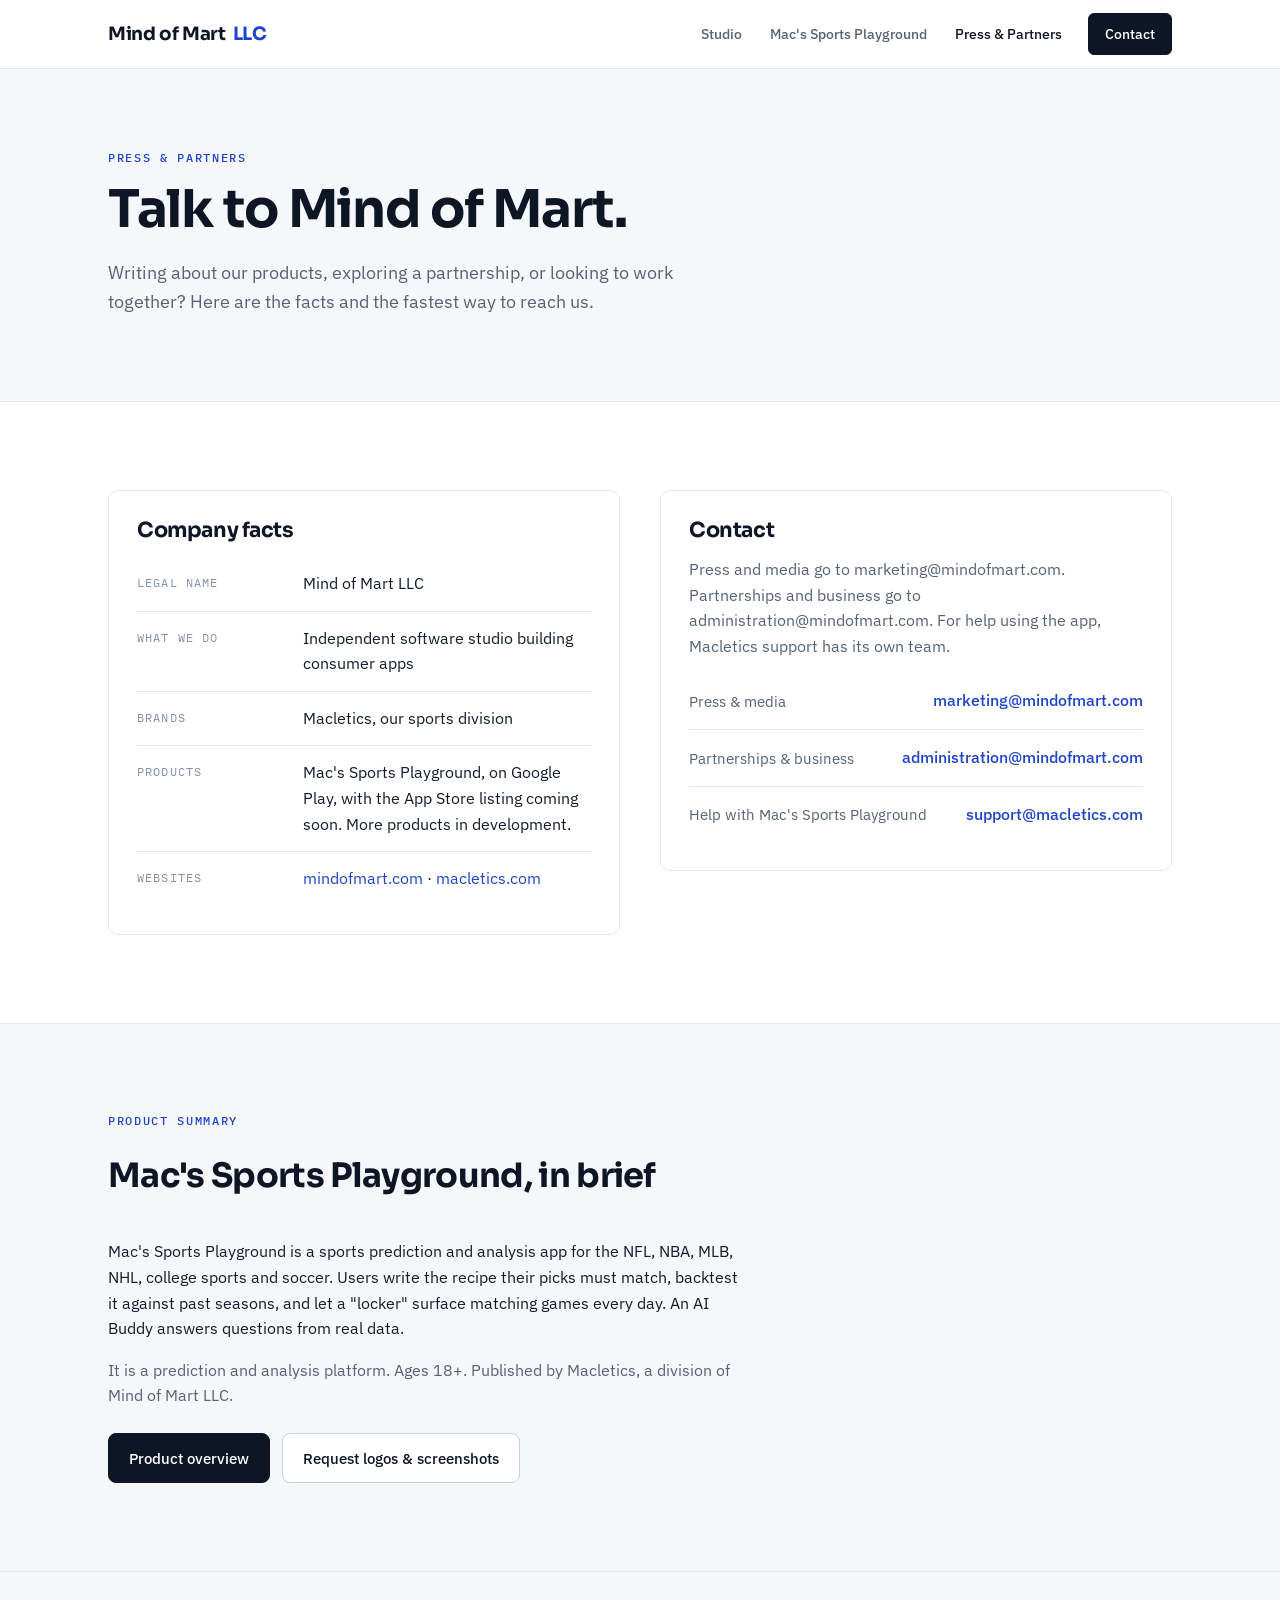
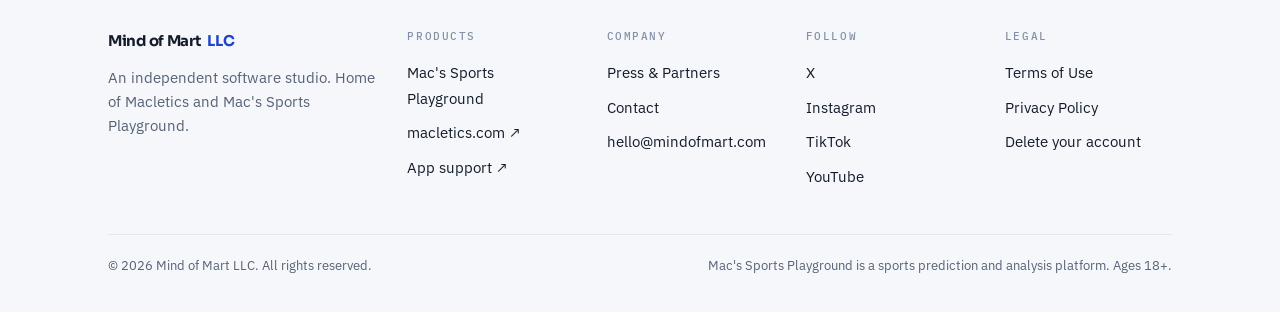
==== commit fdd996bc: "Contacts: press to marketing@, partnerships and business to administration@, drop general inquiries " ====
--- a/press/index.html
+++ b/press/index.html
@@ -56,11 +56,10 @@
 
       <div class="card" id="contact">
         <h2>Contact</h2>
-        <p class="muted">Studio inquiries go to hello@mindofmart.com. Pick the subject that fits and we'll route it. For help using the app, Macletics support has its own team.</p>
+        <p class="muted">Press and media go to marketing@mindofmart.com. Partnerships and business go to administration@mindofmart.com. For help using the app, Macletics support has its own team.</p>
         <ul class="contact-list">
-          <li><span>Press &amp; media</span><a href="mailto:hello@mindofmart.com?subject=Press%20inquiry">hello@mindofmart.com</a></li>
-          <li><span>Partnerships &amp; integrations</span><a href="mailto:hello@mindofmart.com?subject=Partnership%20inquiry">hello@mindofmart.com</a></li>
-          <li><span>Business &amp; general</span><a href="mailto:hello@mindofmart.com?subject=Business%20inquiry">hello@mindofmart.com</a></li>
+          <li><span>Press &amp; media</span><a href="mailto:marketing@mindofmart.com?subject=Press%20inquiry">marketing@mindofmart.com</a></li>
+          <li><span>Partnerships &amp; business</span><a href="mailto:administration@mindofmart.com?subject=Partnership%20inquiry">administration@mindofmart.com</a></li>
           <li><span>Help with Mac's Sports Playground</span><a href="mailto:support@macletics.com">support@macletics.com</a></li>
         </ul>
       </div>
@@ -78,7 +77,7 @@
         <p class="muted">It is a prediction and analysis platform. Ages 18+. Published by Macletics, a division of Mind of Mart LLC.</p>
         <div class="actions" style="margin-top:8px">
           <a class="btn btn-primary" href="/sports-playground/">Product overview</a>
-          <a class="btn btn-ghost" href="mailto:hello@mindofmart.com?subject=Press%20assets%20request">Request logos &amp; screenshots</a>
+          <a class="btn btn-ghost" href="mailto:marketing@mindofmart.com?subject=Press%20assets%20request">Request logos &amp; screenshots</a>
         </div>
       </div>
     </div>
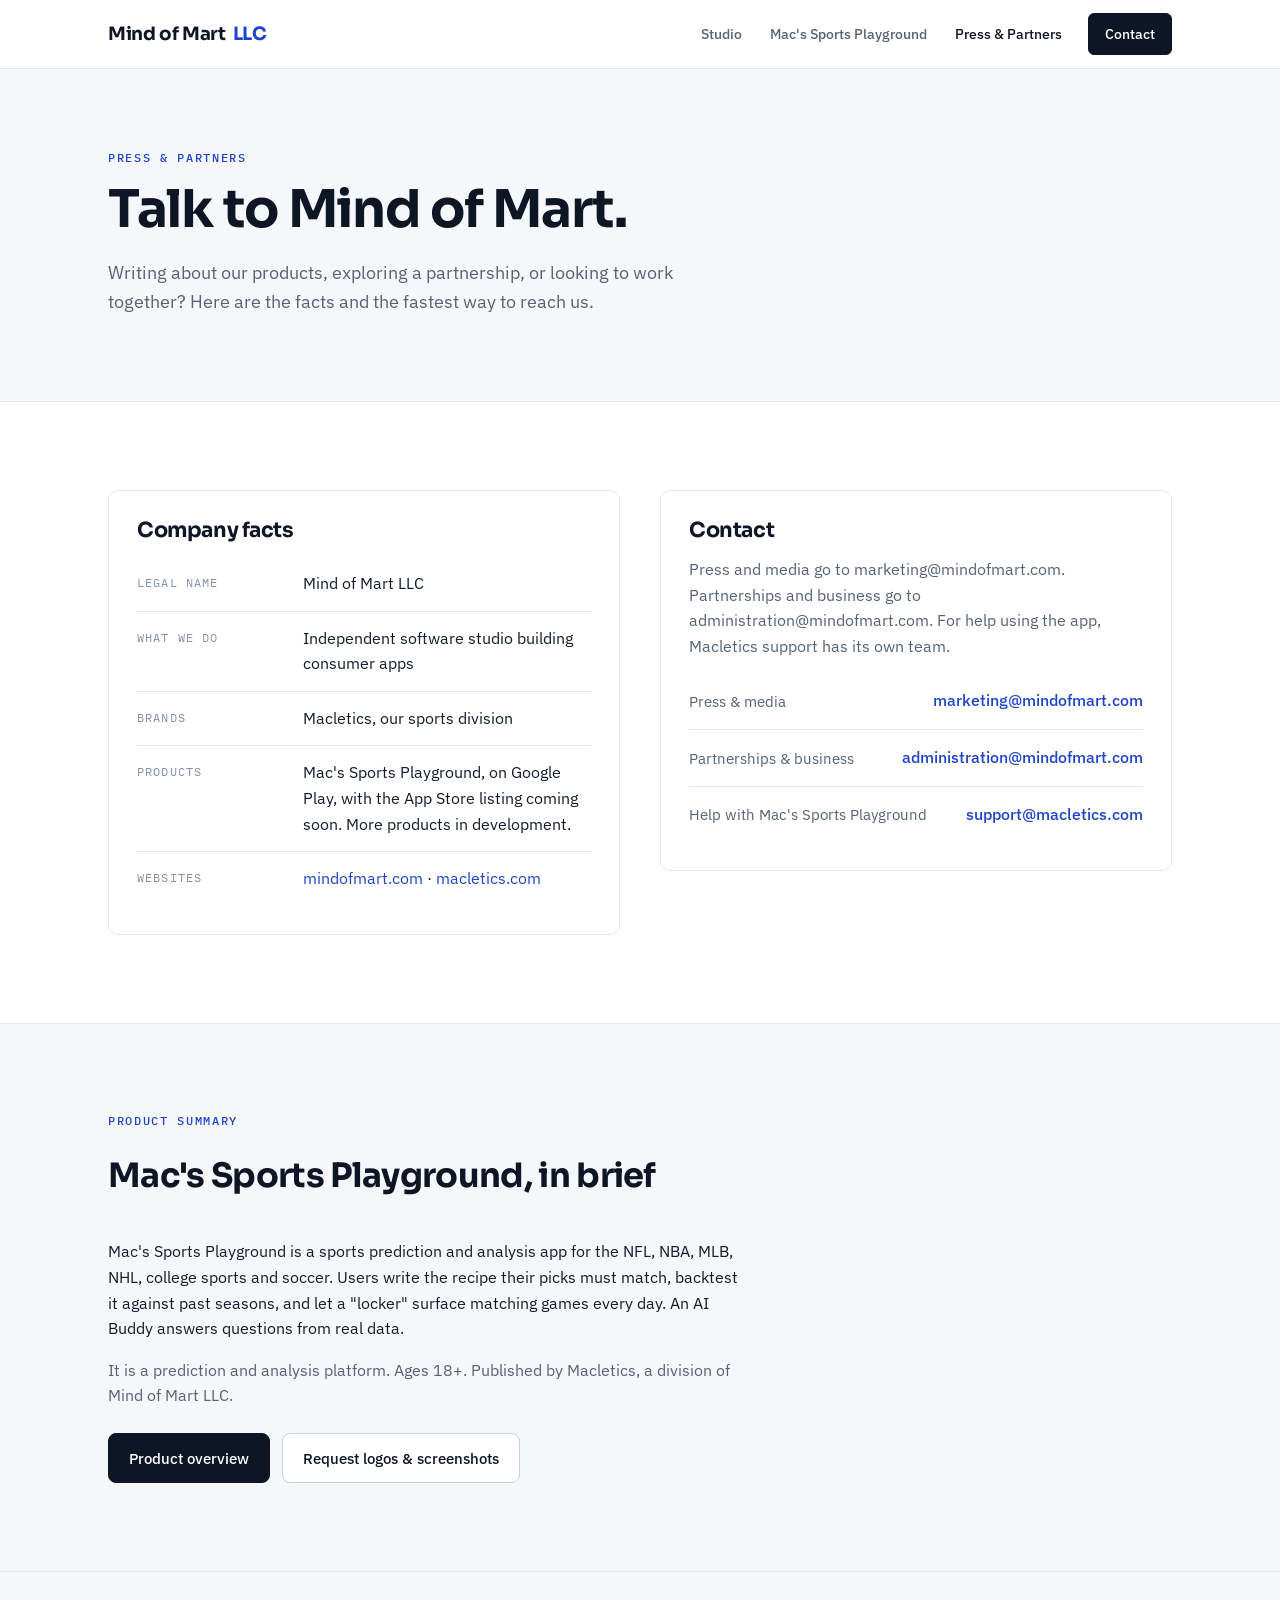
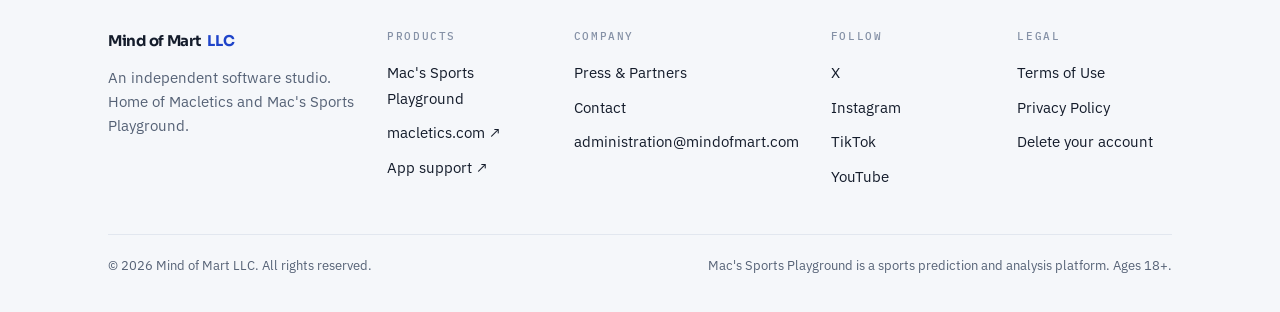
==== commit 31c5aa67: "Contacts: retire hello@; administration@ for company contact, marketing@ for launch updates Co-Autho" ====
--- a/press/index.html
+++ b/press/index.html
@@ -105,7 +105,7 @@
         <ul>
           <li><a href="/press/">Press &amp; Partners</a></li>
           <li><a href="/press/#contact">Contact</a></li>
-          <li><a href="mailto:hello@mindofmart.com">hello@mindofmart.com</a></li>
+          <li><a href="mailto:administration@mindofmart.com">administration@mindofmart.com</a></li>
         </ul>
       </div>
       <div>
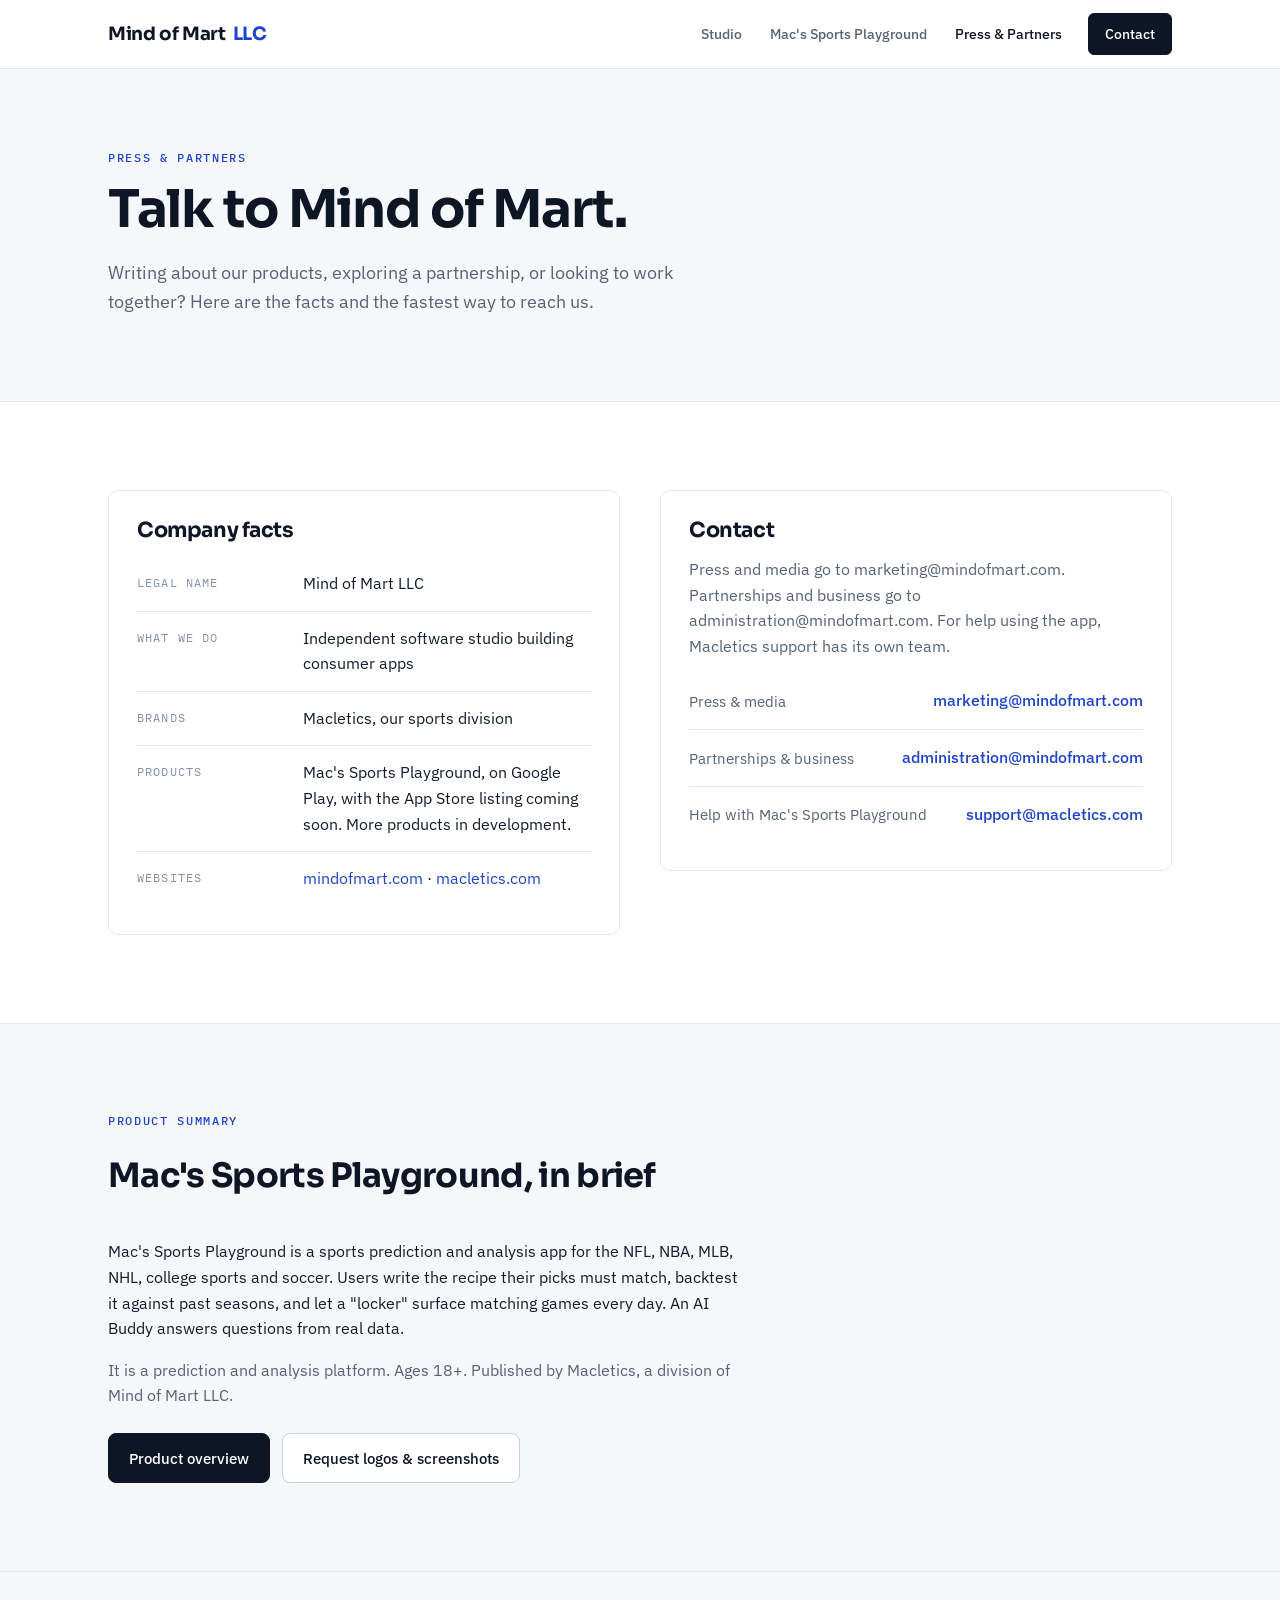
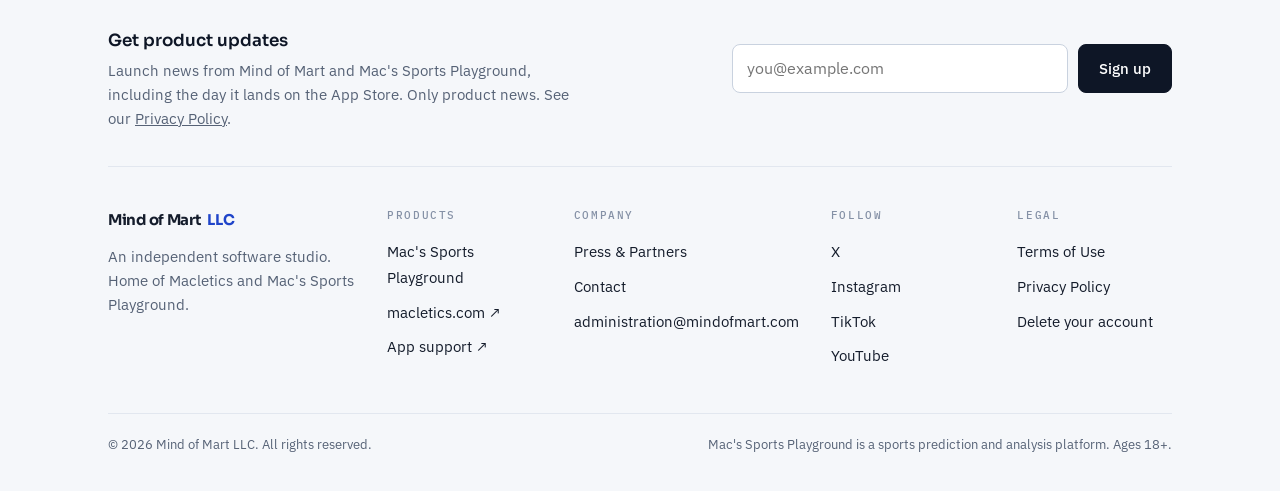
==== commit f816e196: "Signups: App Store button and at-a-glance link open an iPhone-launch signup; inline and footer updat" ====
--- a/press/index.html
+++ b/press/index.html
@@ -87,6 +87,20 @@
 
 <footer class="site-footer">
   <div class="wrap">
+    <div class="footer-signup">
+      <div>
+        <strong>Get product updates</strong>
+        <p>Launch news from Mind of Mart and Mac's Sports Playground, including the day it lands on the App Store. Only product news. See our <a href="https://macletics.com/privacy">Privacy Policy</a>.</p>
+      </div>
+      <form class="signup-inline" data-signup-form data-interest="updates" data-source="mindofmart-footer" novalidate>
+        <div class="signup-row">
+          <input type="email" name="email" autocomplete="email" inputmode="email" placeholder="you@example.com" aria-label="Email address" required>
+          <button type="submit" class="btn btn-primary">Sign up</button>
+        </div>
+        <input type="text" name="company" tabindex="-1" autocomplete="off" class="signup-trap" aria-hidden="true">
+        <p class="signup-status" role="status" aria-live="polite"></p>
+      </form>
+    </div>
     <div class="cols">
       <div class="about">
         <a class="wordmark" href="/">Mind of Mart <span class="llc">LLC</span></a>
@@ -144,5 +158,6 @@
   })();
 </script>
 
+<script src="/signup.js" defer></script>
 </body>
 </html>
--- a/styles.css
+++ b/styles.css
@@ -245,8 +245,10 @@
 .store-btn .small { display: block; font-size: .66rem; letter-spacing: .03em; line-height: 1.15; opacity: .85; }
 .store-btn .big { display: block; font-family: "Sora", sans-serif; font-weight: 600; font-size: 1.02rem; line-height: 1.15; }
 a.store-btn:hover { background: #EEF2F8; border-color: #EEF2F8; }
-.store-btn[aria-disabled="true"] { cursor: default; background: transparent; color: var(--navy-muted); border-color: rgba(255,255,255,.28); }
-.store-btn[aria-disabled="true"] .big { color: #fff; }
+.store-btn.soon { cursor: pointer; background: transparent; color: var(--navy-muted); border-color: rgba(255,255,255,.28); }
+.store-btn.soon .big { color: #fff; }
+button.store-btn { font: inherit; }
+button.store-btn.soon:hover { border-color: #fff; color: #fff; }
 
 .feature-list { display: grid; grid-template-columns: repeat(3, 1fr); gap: 20px; }
 .feature-list .card h3 { font-size: 1.05rem; }
@@ -277,3 +279,49 @@
 }
 @media (max-width: 860px) { .site-footer .cols { grid-template-columns: 1fr 1fr; } .site-footer .about { grid-column: 1 / -1; } }
 @media (max-width: 480px) { .site-footer .cols { grid-template-columns: 1fr; } }
+
+/* ---------- Signups: waitlist dialog + inline forms (signup.js) ---------- */
+.signup-dialog {
+  margin: auto; max-height: calc(100vh - 32px); overflow: auto;
+  width: min(460px, calc(100vw - 32px)); border: 1px solid var(--rule); border-radius: 14px;
+  padding: 28px 26px 22px; color: var(--ink); background: var(--bg);
+  box-shadow: 0 24px 60px -20px rgba(14, 22, 38, .45);
+}
+.signup-dialog::backdrop { background: rgba(14, 22, 38, .55); }
+.signup-dialog h2 { font-size: 1.3rem; line-height: 1.25; margin: 0 32px 10px 0; }
+.signup-body { color: var(--ink-soft); font-size: .95rem; margin-bottom: 18px; }
+.signup-close {
+  position: absolute; top: 10px; right: 12px; width: 36px; height: 36px; border: 0; border-radius: 8px;
+  background: transparent; font-size: 1.6rem; line-height: 1; color: var(--ink-faint); cursor: pointer;
+}
+.signup-close:hover { background: var(--bg-soft); color: var(--ink); }
+.signup-label { display: block; font-size: .85rem; font-weight: 500; margin-bottom: 6px; color: var(--ink); }
+.signup-row { display: flex; gap: 10px; }
+.signup-row input {
+  flex: 1; min-width: 0; font: inherit; font-size: 1rem; padding: 11px 14px; color: var(--ink);
+  background: var(--bg); border: 1px solid var(--rule-strong); border-radius: var(--radius-sm);
+}
+.signup-row input:focus { outline: 2px solid var(--navy); outline-offset: 1px; border-color: var(--navy); }
+.signup-row .btn { white-space: nowrap; }
+.signup-trap { position: absolute; left: -9999px; width: 1px; height: 1px; opacity: 0; }
+.signup-status { min-height: 1.2em; margin-top: 10px; font-size: .88rem; color: var(--ink-soft); }
+.signup-status.err { color: #B42318; }
+.signup-status.ok { color: #0F7B4A; font-weight: 500; }
+.signup-fine { margin-top: 6px; font-size: .8rem; color: var(--ink-faint); }
+.signup-fine a, .site-footer .footer-signup p a { color: inherit; font-size: inherit; text-decoration: underline; }
+.signup-done { padding: 6px 0 4px; font-size: 1rem; font-weight: 500; color: #0F7B4A; }
+.signup-inline.is-done .signup-row { display: none; }
+@media (max-width: 480px) { .signup-row { flex-direction: column; } }
+
+.footer-signup {
+  display: grid; grid-template-columns: 1fr minmax(0, 440px); gap: 20px 40px; align-items: center;
+  padding-bottom: 36px; margin-bottom: 40px; border-bottom: 1px solid var(--rule);
+}
+.footer-signup strong { display: block; font-family: "Sora", sans-serif; font-weight: 600; font-size: 1.05rem; color: var(--navy); }
+.footer-signup p { margin-top: 4px; color: var(--ink-soft); font-size: .93rem; max-width: 52ch; }
+@media (max-width: 760px) { .footer-signup { grid-template-columns: 1fr; } }
+
+.link-btn { background: none; border: 0; padding: 0; font: inherit; color: inherit; text-decoration: underline; cursor: pointer; }
+.glance-note { display: inline-block; margin-top: 6px; font-size: .86rem; color: var(--ink-soft); }
+.glance-note .link-btn { color: var(--accent-text); }
+.next-row .signup-inline { margin-top: 14px; max-width: 460px; }
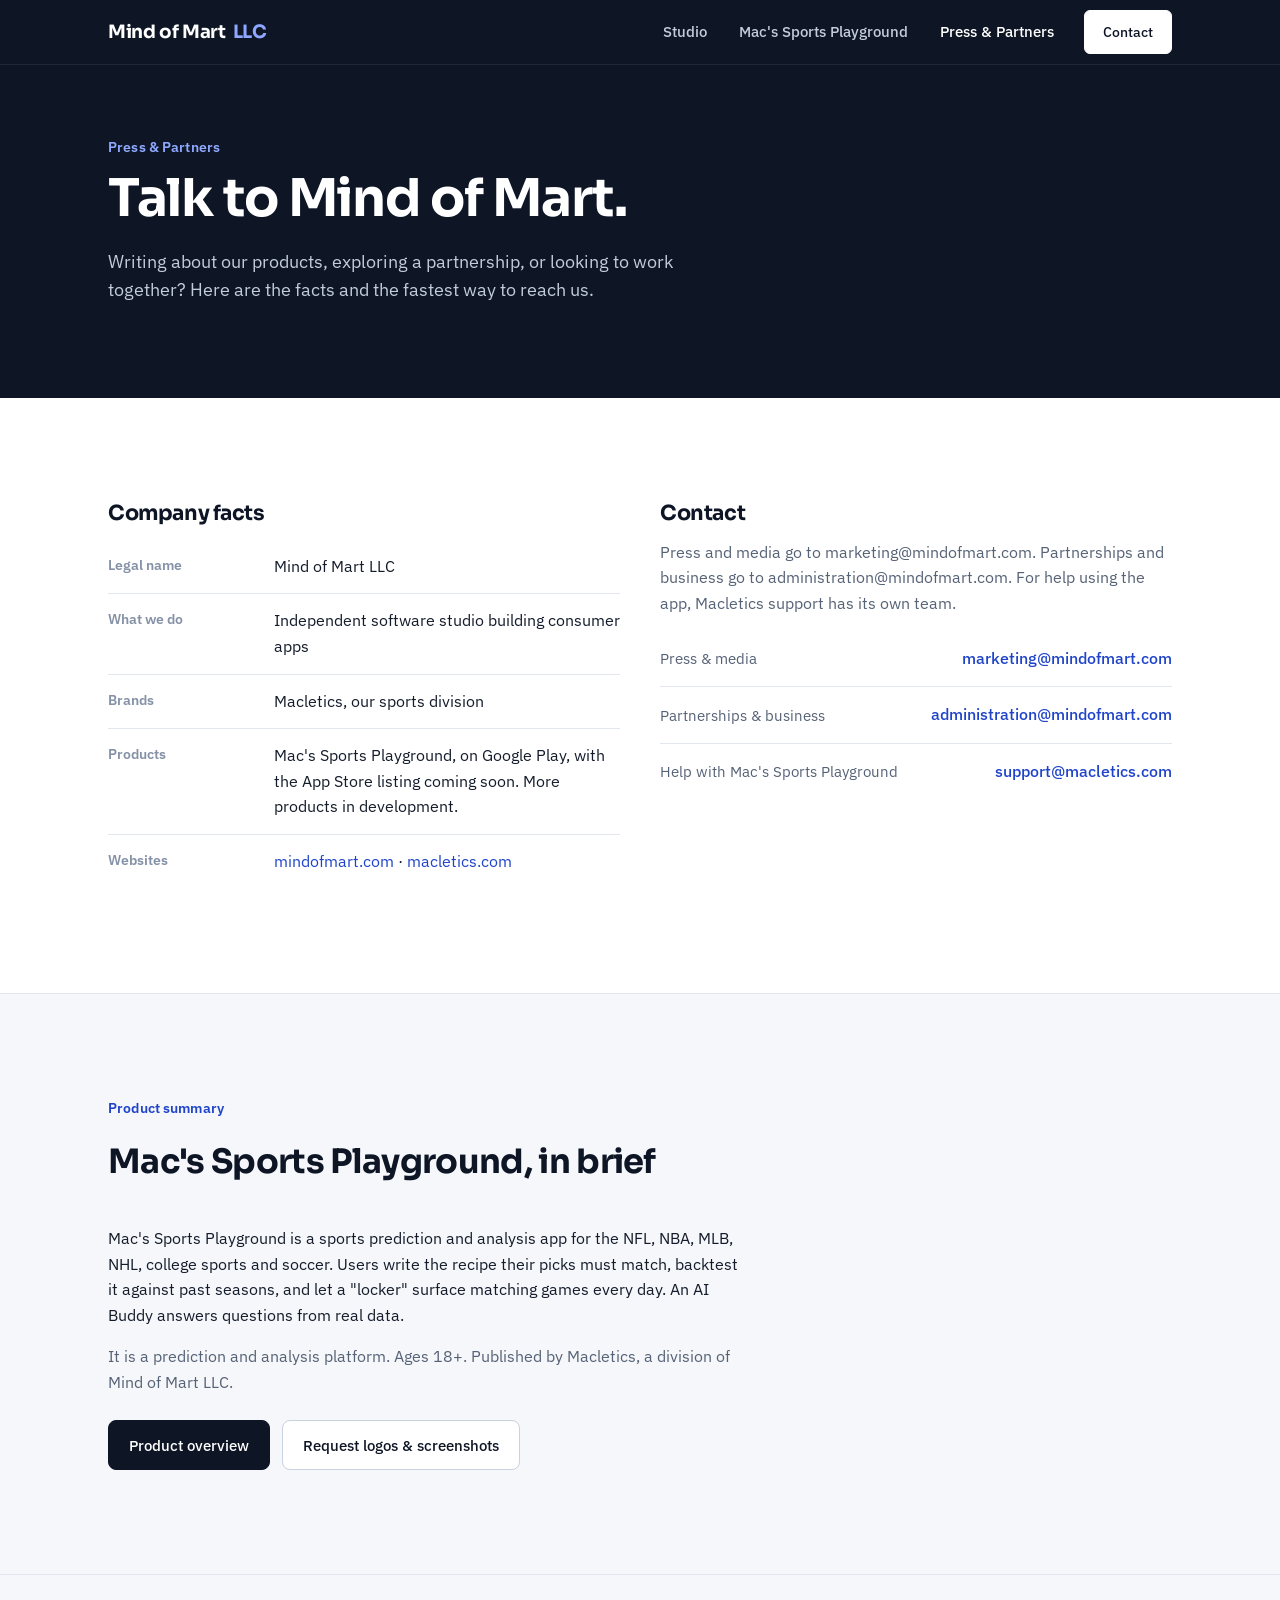
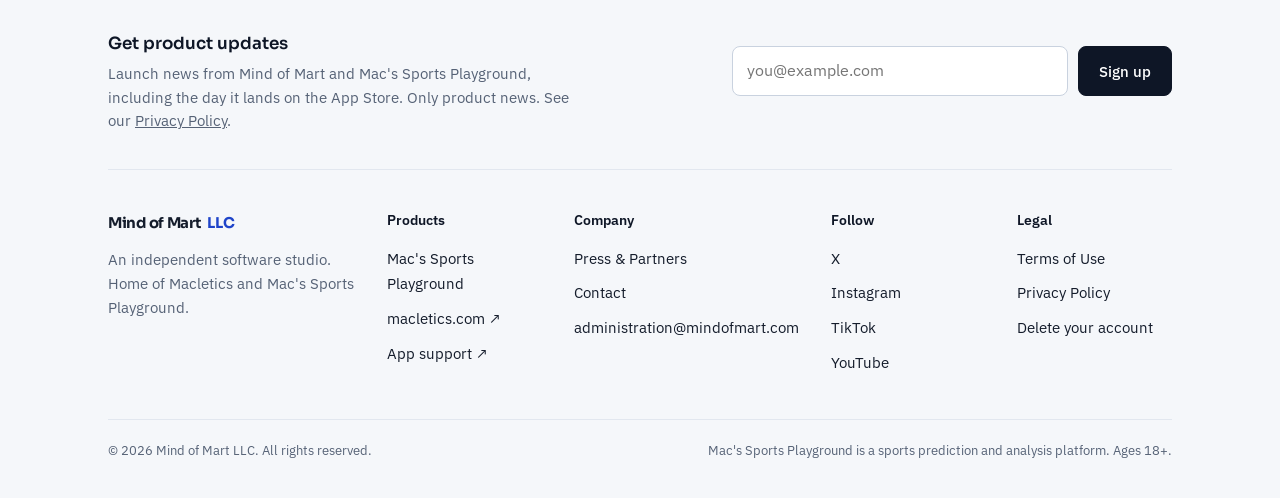
==== commit f76bf812: "Cleaner, image-led design matching macletics.com - Navy header bar on every page with a white Contac" ====
--- a/press/index.html
+++ b/press/index.html
@@ -26,7 +26,7 @@
       <a href="/">Studio</a>
       <a href="/sports-playground/">Mac's Sports Playground</a>
       <a href="/press/" aria-current="page">Press &amp; Partners</a>
-      <a class="btn btn-primary" href="#contact">Contact</a>
+      <a class="btn btn-white" href="#contact">Contact</a>
     </nav>
   </div>
 </header>
@@ -43,7 +43,7 @@
 
   <section>
     <div class="wrap split">
-      <div class="card">
+      <div class="panel">
         <h2>Company facts</h2>
         <dl class="facts">
           <div><dt>Legal name</dt><dd>Mind of Mart LLC</dd></div>
@@ -54,7 +54,7 @@
         </dl>
       </div>
 
-      <div class="card" id="contact">
+      <div class="panel" id="contact">
         <h2>Contact</h2>
         <p class="muted">Press and media go to marketing@mindofmart.com. Partnerships and business go to administration@mindofmart.com. For help using the app, Macletics support has its own team.</p>
         <ul class="contact-list">
--- a/styles.css
+++ b/styles.css
@@ -55,8 +55,8 @@
 h3 { font-weight: 600; font-size: 1.1rem; line-height: 1.3; letter-spacing: -0.01em; }
 h4 { font-weight: 600; font-size: .95rem; }
 .eyebrow {
-  font-family: "IBM Plex Mono", ui-monospace, monospace; font-size: .74rem; font-weight: 500;
-  letter-spacing: .14em; text-transform: uppercase; color: var(--accent-text); margin-bottom: 14px;
+  font-family: "IBM Plex Sans", system-ui, sans-serif; font-size: .85rem; font-weight: 600;
+  letter-spacing: .01em; color: var(--accent-text); margin-bottom: 12px;
 }
 .lede { font-size: 1.15rem; line-height: 1.55; color: var(--ink-soft); max-width: 56ch; }
 .muted { color: var(--ink-soft); }
@@ -64,7 +64,7 @@
 .section-head { display: grid; gap: 12px; max-width: 720px; margin-bottom: 44px; }
 .section-head .muted { font-size: 1.05rem; }
 
-section { padding: 88px 0; }
+section { padding: 104px 0; }
 section.tight { padding: 56px 0; }
 section.soft { background: var(--bg-soft); }
 section.rule-top { border-top: 1px solid var(--rule); }
@@ -86,15 +86,18 @@
 .btn-amber:hover { background: #FFC02E; }
 .btn-line { background: transparent; color: #fff; border-color: rgba(255,255,255,.35); }
 .btn-line:hover { border-color: #fff; }
+.btn-white { background: #fff; color: var(--navy); border-color: #fff; font-weight: 600; }
+.btn-white:hover { background: #E8EDF8; border-color: #E8EDF8; }
 .actions { display: flex; flex-wrap: wrap; gap: 12px; align-items: center; }
 
 /* ---------- Header ---------- */
 .site-header {
   position: sticky; top: 0; z-index: 20;
-  background: rgba(255,255,255,.92); backdrop-filter: saturate(1.3) blur(8px);
-  border-bottom: 1px solid var(--rule);
-}
-.site-header .wrap { display: flex; align-items: center; gap: 28px; min-height: 68px; }
+  background: var(--navy); border-bottom: 1px solid rgba(255,255,255,.07);
+}
+.site-header .wrap { display: flex; align-items: center; gap: 28px; min-height: 64px; }
+.site-header .wordmark { color: #fff; }
+.site-header .wordmark .llc { color: #8FA8FF; }
 .wordmark {
   font-family: "Sora", sans-serif; font-weight: 700; font-size: 1.15rem;
   letter-spacing: -0.02em; text-decoration: none; color: var(--navy);
@@ -103,25 +106,26 @@
 .wordmark .llc { color: var(--accent-text); }
 .site-nav { display: flex; align-items: center; gap: 4px; margin-left: auto; }
 .site-nav a {
-  text-decoration: none; font-size: .9rem; font-weight: 500; color: var(--ink-soft);
-  padding: 8px 12px; border-radius: 6px; white-space: nowrap; transition: color .15s, background .15s;
-}
-.site-nav a:hover { color: var(--navy); background: var(--bg-soft); }
-.site-nav a[aria-current="page"] { color: var(--navy); }
-.site-nav .btn { margin-left: 10px; padding: 9px 16px; font-size: .88rem; color: #fff; }
+  text-decoration: none; font-size: .92rem; font-weight: 500; color: #C3CCDC;
+  padding: 8px 14px; border-radius: 6px; white-space: nowrap; transition: color .15s, background .15s;
+}
+.site-nav a:hover { color: #fff; background: rgba(255,255,255,.06); }
+.site-nav a[aria-current="page"] { color: #fff; }
+.site-nav .btn { margin-left: 12px; padding: 9px 18px; font-size: .9rem; color: var(--navy); }
+.site-nav .btn:hover { color: var(--navy); background: #E8EDF8; }
 .nav-toggle {
-  display: none; margin-left: auto; background: none; border: 1px solid var(--rule-strong);
-  border-radius: 6px; padding: 8px 10px; font: inherit; font-size: .85rem; color: var(--navy); cursor: pointer;
+  display: none; margin-left: auto; background: none; border: 1px solid rgba(255,255,255,.25);
+  border-radius: 6px; padding: 8px 12px; font: inherit; font-size: .85rem; color: #fff; cursor: pointer;
 }
 @media (max-width: 860px) {
   .nav-toggle { display: inline-flex; }
   .site-nav {
     display: none; position: absolute; left: 0; right: 0; top: 100%;
     flex-direction: column; align-items: stretch; gap: 0; margin: 0;
-    background: var(--bg); border-bottom: 1px solid var(--rule); padding: 8px 18px 16px;
+    background: var(--navy); border-bottom: 1px solid rgba(255,255,255,.08); padding: 8px 18px 18px;
   }
   .site-nav.open { display: flex; }
-  .site-nav a { padding: 12px 8px; border-radius: 0; border-bottom: 1px solid var(--rule); }
+  .site-nav a { padding: 13px 8px; border-radius: 0; border-bottom: 1px solid rgba(255,255,255,.08); }
   .site-nav .btn { margin: 14px 0 0; border-bottom: 0; padding: 12px; }
 }
 
@@ -130,8 +134,11 @@
 .hero .wrap { display: grid; grid-template-columns: 1.2fr 1fr; gap: 56px; align-items: center; }
 .hero h1 { margin-bottom: 20px; }
 .hero .lede { margin-bottom: 30px; }
-.hero.plain { padding-bottom: 56px; }
+.hero.plain { padding: 72px 0 64px; background: var(--navy); border-bottom: 0; }
 .hero.plain .wrap { display: block; }
+.hero.plain h1 { color: #fff; }
+.hero.plain .lede { color: #C3CCDC; }
+.hero.plain .eyebrow { color: #8FA8FF; }
 @media (max-width: 860px) { .hero .wrap { grid-template-columns: 1fr; gap: 40px; } .hero { padding: 56px 0; } }
 
 /* Facts card (company at a glance) */
@@ -150,9 +157,8 @@
 
 /* ---------- Status chips ---------- */
 .chip {
-  display: inline-block; font-family: "IBM Plex Mono", monospace; font-size: .66rem; font-weight: 500;
-  letter-spacing: .08em; text-transform: uppercase; white-space: nowrap;
-  padding: 4px 9px; border-radius: 5px; border: 1px solid var(--rule-strong); color: var(--ink-soft);
+  display: inline-block; font-family: "IBM Plex Sans", sans-serif; font-size: .74rem; font-weight: 600;
+  white-space: nowrap; padding: 3px 10px; border-radius: 999px; border: 1px solid var(--rule-strong); color: var(--ink-soft);
 }
 .chip.live { color: #0F6E47; border-color: #BFE8D3; background: #E6F6EE; }
 
@@ -188,14 +194,16 @@
 
 /* Quiet "more to come" row */
 .next-row {
-  margin-top: 20px; border: 1px solid var(--rule); border-radius: var(--radius); background: var(--bg);
-  padding: 22px 26px; display: flex; justify-content: space-between; align-items: center; gap: 20px; flex-wrap: wrap;
-}
-.next-row p { color: var(--ink-soft); font-size: .95rem; max-width: 60ch; }
+  margin-top: 96px; padding-top: 40px; border-top: 1px solid var(--rule-strong);
+  display: grid; grid-template-columns: 1fr minmax(0, 440px); gap: 24px 48px; align-items: start;
+}
+.next-row h3 { margin-bottom: 6px; }
+.next-row p { color: var(--ink-soft); font-size: .95rem; max-width: 52ch; }
+@media (max-width: 760px) { .next-row { grid-template-columns: 1fr; margin-top: 72px; } }
 
 /* ---------- Principles ---------- */
 .principles { display: grid; grid-template-columns: repeat(3, 1fr); gap: 32px; }
-.principles > div { display: grid; gap: 10px; align-content: start; border-top: 2px solid var(--navy); padding-top: 20px; }
+.principles > div { display: grid; gap: 10px; align-content: start; }
 .principles p { color: var(--ink-soft); font-size: .95rem; }
 @media (max-width: 860px) { .principles { grid-template-columns: 1fr; gap: 28px; } }
 
@@ -210,7 +218,7 @@
 .facts { display: grid; gap: 0; }
 .facts div { display: grid; grid-template-columns: 150px 1fr; gap: 16px; padding: 14px 0; border-top: 1px solid var(--rule); }
 .facts div:first-child { border-top: 0; }
-.facts dt { font-family: "IBM Plex Mono", monospace; font-size: .72rem; letter-spacing: .1em; text-transform: uppercase; color: var(--ink-faint); padding-top: 3px; }
+.facts dt { font-size: .88rem; font-weight: 600; color: var(--ink-faint); }
 .facts dd a { text-decoration: none; }
 .facts dd a:hover { text-decoration: underline; }
 @media (max-width: 480px) { .facts div { grid-template-columns: 1fr; gap: 2px; } }
@@ -251,8 +259,8 @@
 button.store-btn.soon:hover { border-color: #fff; color: #fff; }
 
 .feature-list { display: grid; grid-template-columns: repeat(3, 1fr); gap: 20px; }
-.feature-list .card h3 { font-size: 1.05rem; }
-.feature-list .card p { color: var(--ink-soft); font-size: .95rem; }
+.feature-list > div { display: grid; gap: 10px; align-content: start; }
+.feature-list p { color: var(--ink-soft); font-size: .95rem; }
 @media (max-width: 760px) { .feature-list { grid-template-columns: 1fr; } }
 
 .shot-strip { display: flex; gap: 20px; justify-content: center; align-items: flex-start; background: var(--bg-soft); border: 1px solid var(--rule); border-radius: 16px; padding: 36px 24px; margin-top: 40px; }
@@ -266,8 +274,8 @@
 .site-footer { border-top: 1px solid var(--rule); background: var(--bg-soft); padding: 56px 0 36px; }
 .site-footer .cols { display: grid; grid-template-columns: 1.6fr repeat(4, 1fr); gap: 32px; }
 .site-footer h4 {
-  font-family: "IBM Plex Mono", monospace; font-weight: 500; font-size: .7rem;
-  letter-spacing: .14em; text-transform: uppercase; color: var(--ink-faint); margin-bottom: 14px;
+  font-family: "IBM Plex Sans", sans-serif; font-weight: 600; font-size: .85rem;
+  color: var(--navy); margin-bottom: 14px;
 }
 .site-footer ul { list-style: none; display: grid; gap: 9px; }
 .site-footer a { text-decoration: none; color: var(--ink); font-size: .93rem; }
@@ -322,6 +330,95 @@
 @media (max-width: 760px) { .footer-signup { grid-template-columns: 1fr; } }
 
 .link-btn { background: none; border: 0; padding: 0; font: inherit; color: inherit; text-decoration: underline; cursor: pointer; }
-.glance-note { display: inline-block; margin-top: 6px; font-size: .86rem; color: var(--ink-soft); }
+.glance-note { display: block; margin-top: 8px; font-size: .86rem; color: var(--ink-soft); }
 .glance-note .link-btn { color: var(--accent-text); }
 .next-row .signup-inline { margin-top: 14px; max-width: 460px; }
+
+/* ==========================================================================
+   Clean, image-led layout shared with macletics.com (its assets/site.css).
+   Screens: /img/app/screens/ (640 x 1320), same files as macletics.com.
+   ========================================================================== */
+.panel { display: grid; gap: 14px; align-content: start; }
+.panel h2 { font-size: 1.3rem; }
+
+.glance { display: grid; grid-template-columns: repeat(4, 1fr); gap: 32px; }
+.glance dt { font-size: .85rem; font-weight: 600; color: var(--ink-faint); margin-bottom: 6px; }
+.glance dd { font-size: .98rem; color: var(--ink); }
+.glance dd a { text-decoration: none; font-weight: 500; }
+.glance dd a:hover { text-decoration: underline; }
+.glance .chip { margin-left: 6px; vertical-align: 1px; }
+@media (max-width: 900px) { .glance { grid-template-columns: 1fr 1fr; } }
+@media (max-width: 480px) { .glance { grid-template-columns: 1fr; } }
+
+.row { display: grid; grid-template-columns: 1fr 1fr; gap: 72px; align-items: center; }
+.row .copy { display: grid; gap: 16px; }
+.row .copy p { color: var(--ink-soft); max-width: 50ch; }
+@media (max-width: 900px) { .row { grid-template-columns: 1fr; gap: 40px; } }
+
+.showcase {
+  position: relative; overflow: hidden; color: #fff; padding: 72px 0 0;
+  background:
+    radial-gradient(900px 520px at 78% 38%, rgba(46, 91, 255, .30), transparent 65%),
+    radial-gradient(700px 420px at 12% 110%, rgba(255, 179, 2, .08), transparent 60%),
+    var(--navy);
+}
+.showcase .wrap { display: grid; grid-template-columns: 1fr 1fr; gap: 48px; align-items: center; }
+.showcase .wrap > div:first-child { position: relative; z-index: 4; padding-bottom: 48px; }
+.showcase .eyebrow { color: #8FA8FF; }
+.showcase h1 { color: #fff; font-size: clamp(2.3rem, 4.4vw, 3.3rem); margin-bottom: 20px; }
+.showcase .lede { color: #C3CCDC; font-size: 1.15rem; margin-bottom: 32px; max-width: 40ch; }
+.showcase .meta { margin-top: 18px; font-size: .88rem; color: var(--navy-muted); }
+.showcase .app-id { display: flex; align-items: center; gap: 14px; margin-bottom: 26px; }
+.showcase .app-id img { width: 56px; height: 56px; border-radius: 14px; box-shadow: 0 6px 18px -6px rgba(0,0,0,.6); }
+.showcase .app-id b { display: block; font-family: "Sora", sans-serif; font-weight: 600; font-size: 1.02rem; color: #fff; }
+.showcase .app-id span { font-size: .85rem; color: var(--navy-muted); }
+
+.badges { display: flex; flex-wrap: wrap; gap: 14px; align-items: center; }
+.badges .store-btn { min-width: 200px; padding: 11px 22px 11px 16px; border-radius: 12px; }
+.badges .store-btn svg { width: 28px; height: 28px; }
+.badges .store-btn .big { font-size: 1.2rem; }
+.badges .store-btn .small { font-size: .7rem; }
+.on-dark .badges a.store-btn { background: #000; color: #fff; border-color: rgba(255,255,255,.55); }
+.on-dark .badges a.store-btn:hover { background: #111827; border-color: #fff; }
+
+.qr { display: flex; align-items: center; gap: 16px; margin-top: 28px; }
+.qr img { width: 96px; height: 96px; background: #fff; padding: 6px; border-radius: 12px; }
+.qr p { font-size: .9rem; color: #C3CCDC; max-width: 24ch; line-height: 1.4; }
+.qr p b { display: block; color: #fff; font-family: "Sora", sans-serif; font-weight: 600; font-size: 1rem; }
+@media (hover: none), (max-width: 900px) { .qr { display: none; } }
+
+.device {
+  position: relative; width: 100%; padding: 9px; border-radius: 42px; background: #04070D;
+  box-shadow: 0 50px 90px -40px rgba(0, 0, 0, .85), 0 0 0 1px rgba(255,255,255,.14) inset, 0 0 0 2px #1C2433;
+}
+.device img { width: 100%; height: auto; aspect-ratio: 640 / 1320; object-fit: cover; object-position: top; border-radius: 34px; background: #0b0f14; }
+.shot { width: 100%; max-width: 300px; margin: 0 auto; }
+
+.fan { position: relative; height: 640px; }
+.fan .device { position: absolute; bottom: -40px; width: 268px; }
+.fan .d-left   { left: 50%; transform: translateX(-96%) rotate(-7deg); transform-origin: bottom center; z-index: 1; filter: brightness(.82); }
+.fan .d-center { left: 50%; transform: translateX(-50%); width: 300px; z-index: 3; bottom: -60px; }
+.fan .d-right  { left: 50%; transform: translateX(-4%) rotate(7deg); transform-origin: bottom center; z-index: 2; filter: brightness(.82); }
+@media (max-width: 900px) {
+  .showcase { padding-top: 48px; }
+  .showcase .wrap { grid-template-columns: 1fr; gap: 0; }
+  .showcase .wrap > div:first-child { padding-bottom: 24px; }
+  .fan { height: 520px; }
+  .fan .device { width: 210px; }
+  .fan .d-center { width: 240px; }
+}
+@media (max-width: 520px) {
+  .fan { height: 400px; }
+  .fan .device { width: 170px; }
+  .fan .d-center { width: 210px; }
+  .fan .d-left { transform: translateX(-100%) rotate(-7deg); }
+  .fan .d-right { transform: translateX(0%) rotate(7deg); }
+}
+
+.gallery { display: flex; gap: 28px; overflow-x: auto; scroll-snap-type: x mandatory; padding: 8px 28px 28px; scrollbar-width: thin; }
+.gallery figure { flex: 0 0 220px; scroll-snap-align: center; display: grid; gap: 16px; align-content: start; }
+.gallery figcaption { font-size: .92rem; color: var(--ink-soft); line-height: 1.45; }
+.gallery figcaption b { display: block; font-family: "Sora", sans-serif; font-weight: 600; color: var(--navy); font-size: 1rem; margin-bottom: 2px; }
+.gallery .device { box-shadow: 0 30px 50px -30px rgba(14, 22, 38, .55), 0 0 0 1px rgba(255,255,255,.12) inset, 0 0 0 2px #1C2433; }
+@media (min-width: 1240px) { .gallery { padding-left: calc((100vw - var(--wrap)) / 2 + 28px); } }
+.link-btn { text-align: left; }
